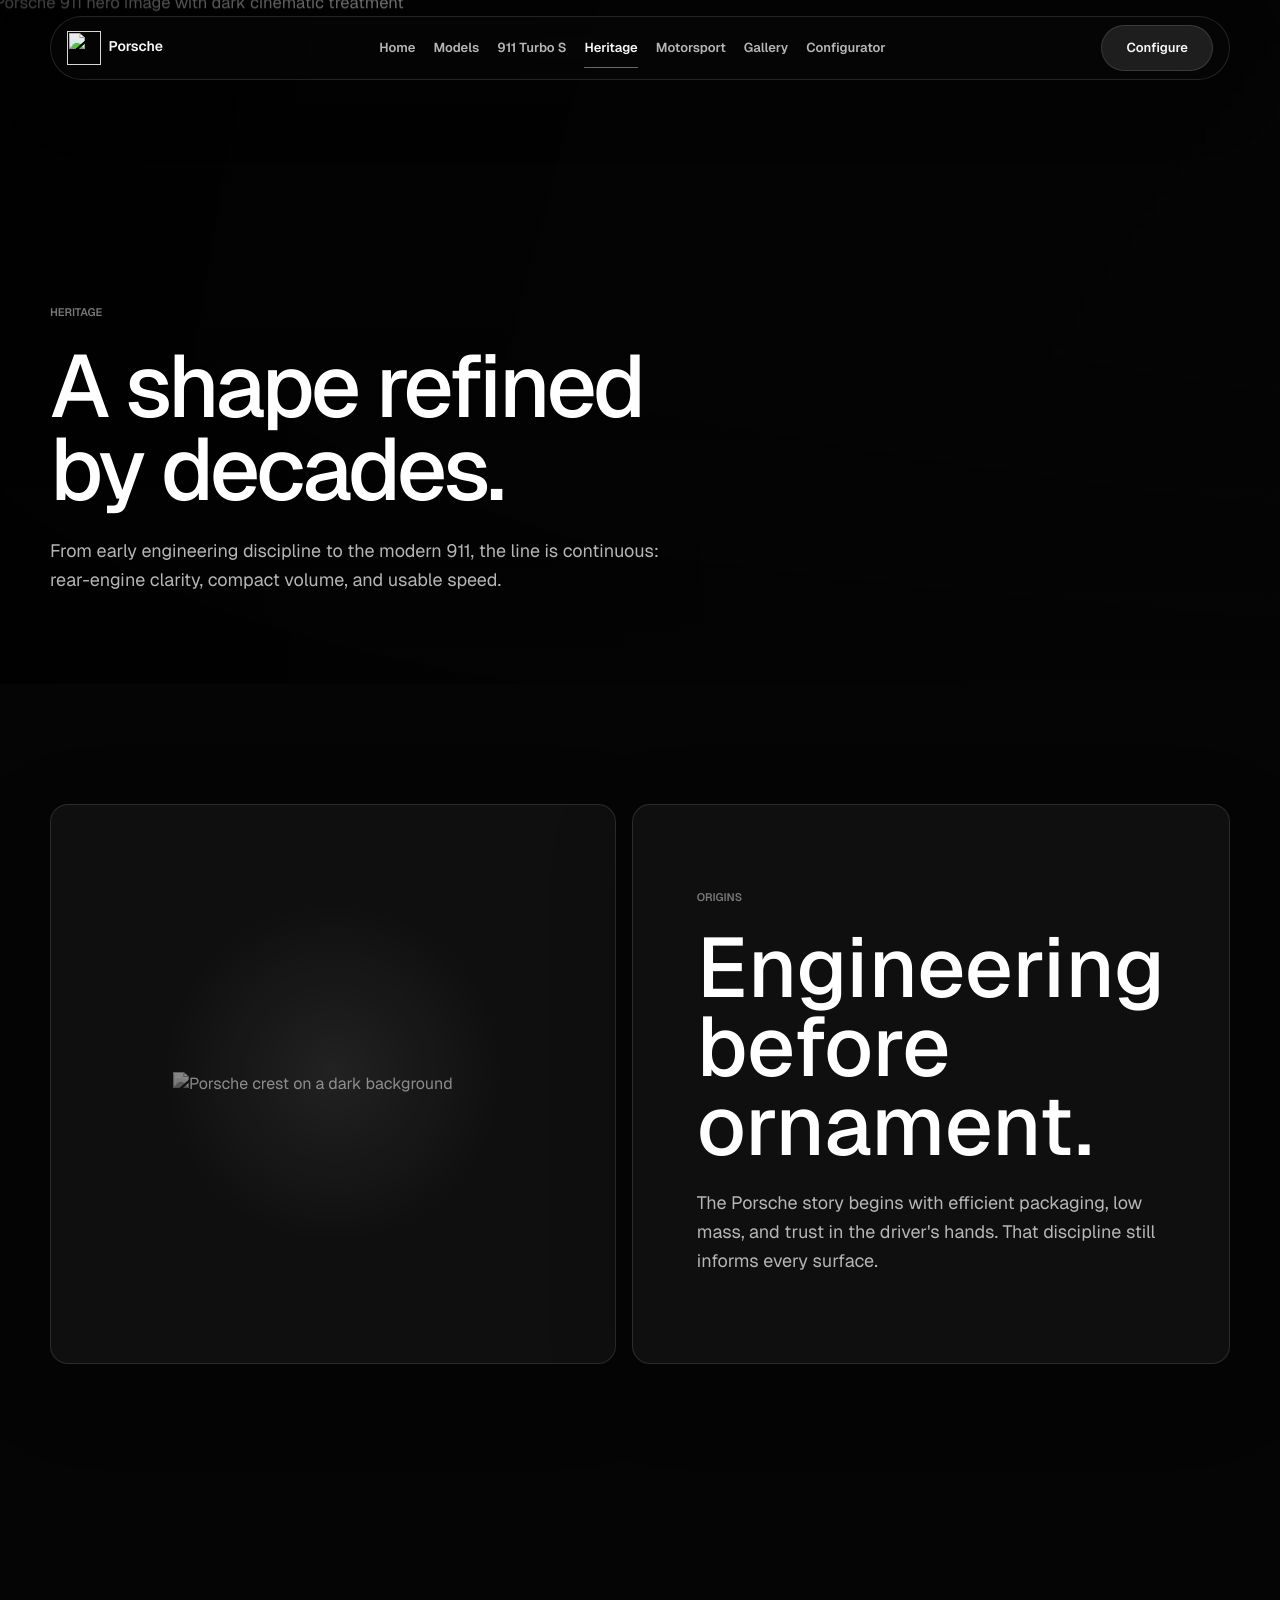
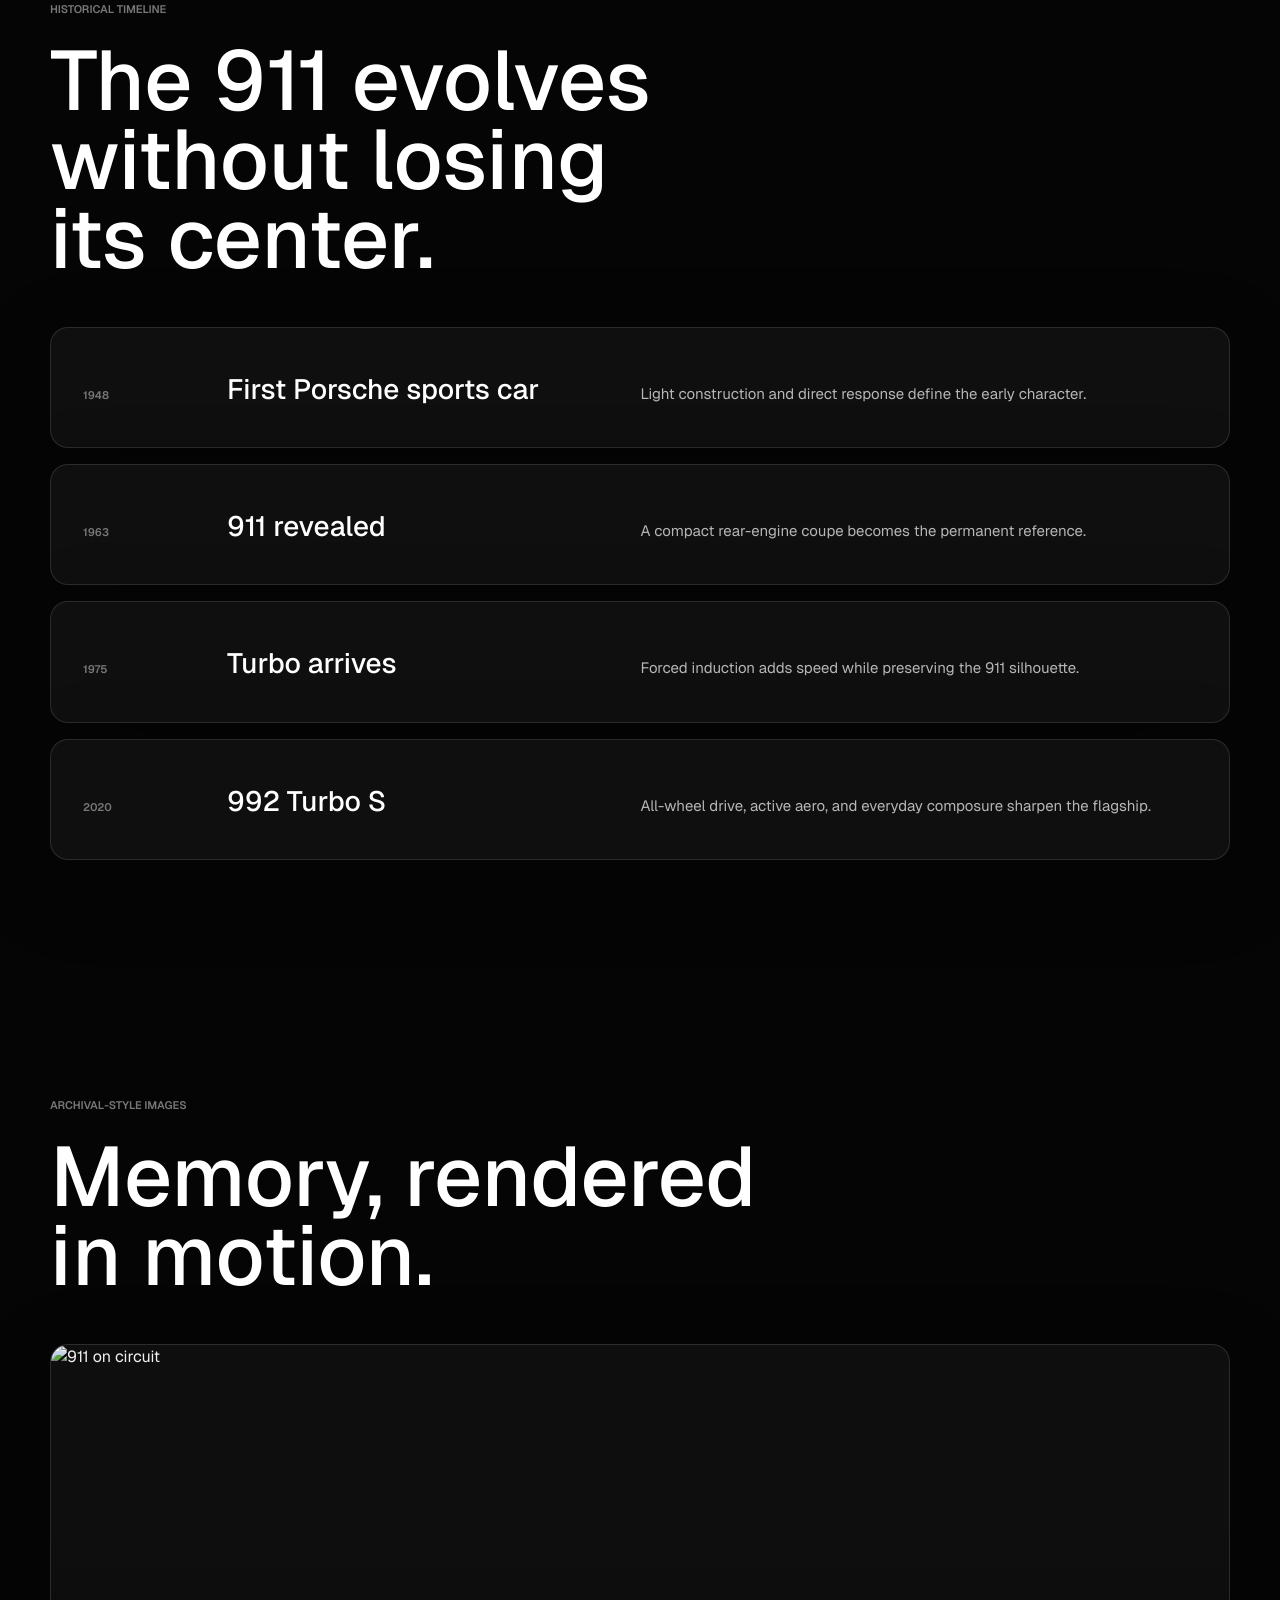
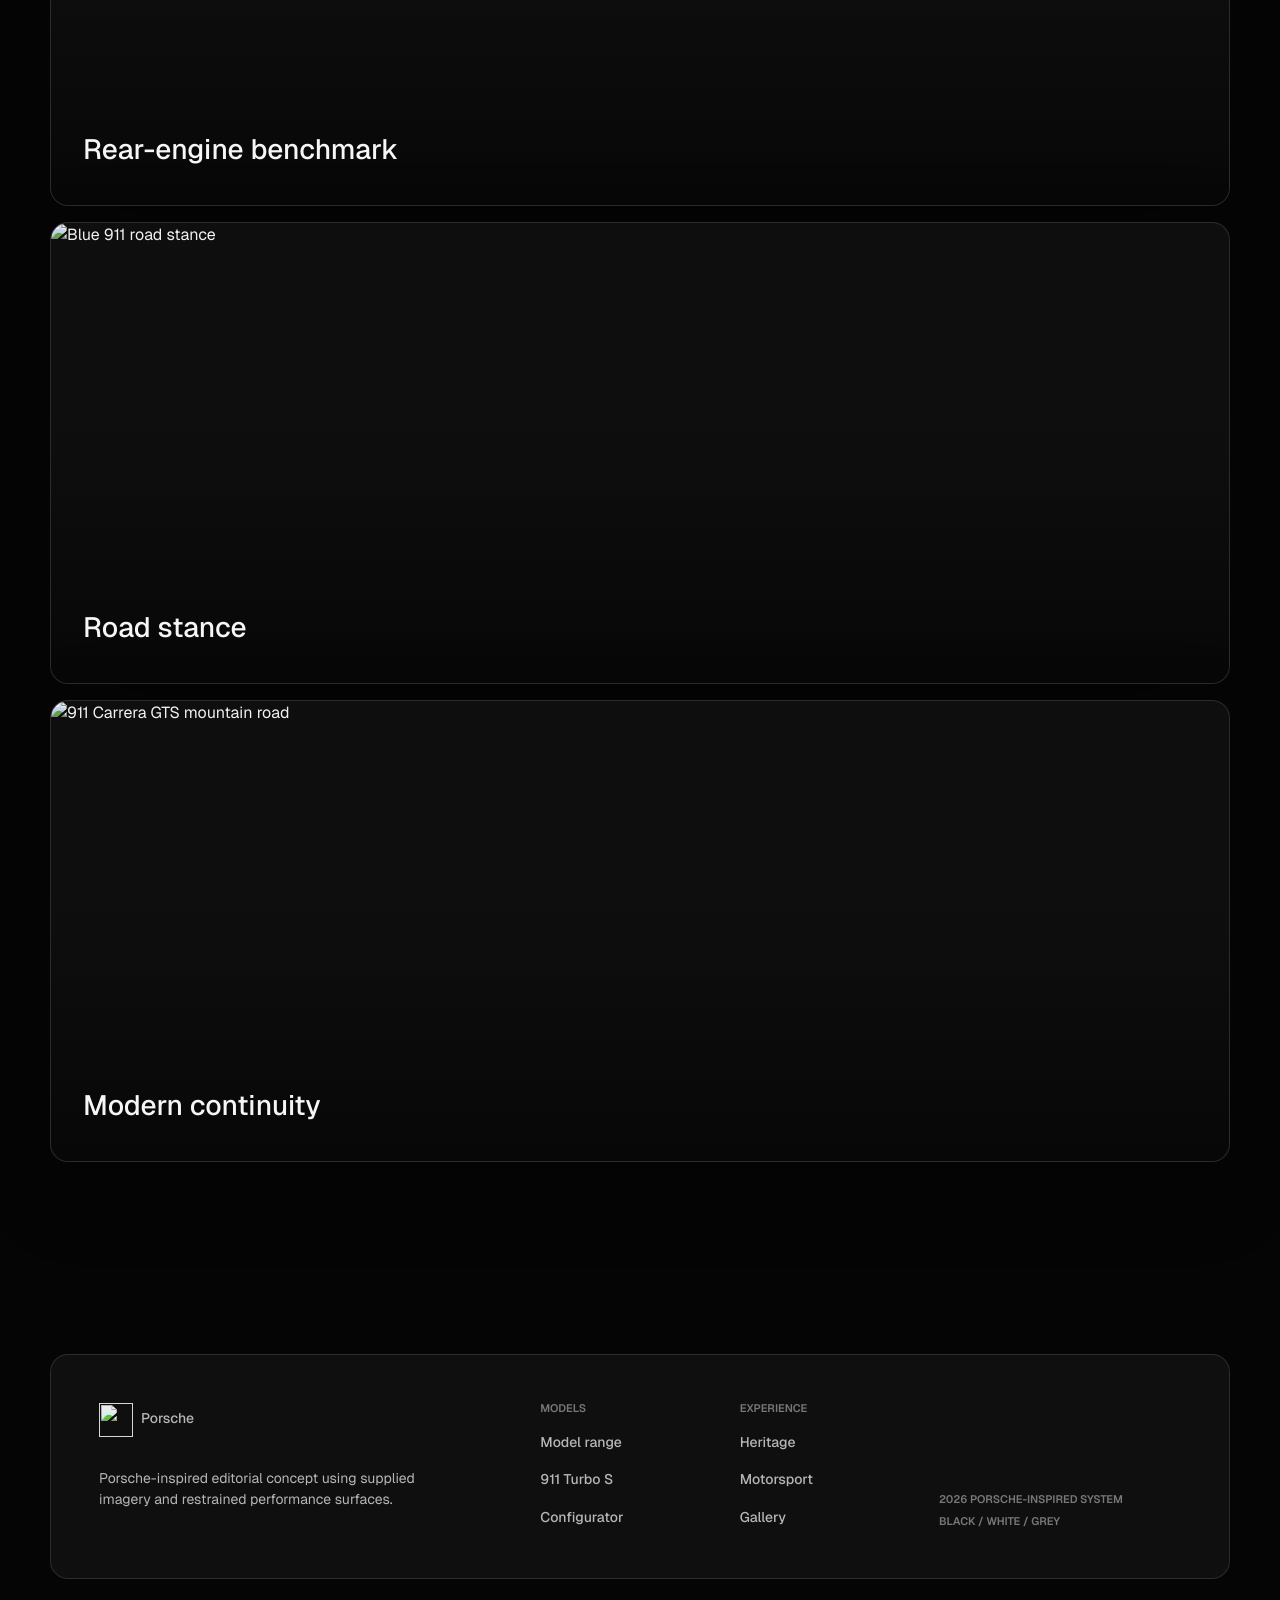
==== heritage.html @ e0f3c2e8 "Add files via upload Initial website upload" ====
<!doctype html>
<html lang="en">
  <head>
    <meta charset="UTF-8" />
    <meta name="viewport" content="width=device-width, initial-scale=1.0" />
    <title>Heritage | Porsche Performance Concept</title>
    <meta name="description" content="A premium Porsche-inspired heritage storytelling page." />
    <script>document.documentElement.classList.add("js", "is-loading");</script>
    <link rel="icon" type="image/png" href="assets/porsche-crest.png" />
    <link rel="preconnect" href="https://fonts.googleapis.com" />
    <link rel="preconnect" href="https://fonts.gstatic.com" crossorigin />
    <link href="https://fonts.googleapis.com/css2?family=Geist:wght@400;500;600;700&family=Inter:wght@400;500;600;700&display=swap" rel="stylesheet" />
    <link rel="stylesheet" href="styles.css" />
  </head>
  <body>
    <a class="skip-link" href="#main">Skip to content</a>
    <header class="site-header" data-header>
      <a class="brand" href="index.html" aria-label="Porsche concept home"><img class="brand-mark" src="assets/porsche-crest.png" alt="" aria-hidden="true" decoding="async" /><span>Porsche</span></a>
      <button class="nav-toggle" type="button" aria-expanded="false" aria-controls="site-nav" aria-label="Open menu"><span></span><span></span><span class="sr-only">Menu</span></button>
      <nav class="site-nav" id="site-nav" aria-label="Primary navigation">
        <a href="index.html">Home</a><a href="models.html">Models</a><a href="911-turbo-s.html">911 Turbo S</a><a href="heritage.html" aria-current="page">Heritage</a><a href="motorsport.html">Motorsport</a><a href="gallery.html">Gallery</a><a href="configurator.html">Configurator</a>
      </nav>
      <a class="nav-cta" href="configurator.html">Configure</a>
    </header>

    <main id="main">
      <section class="page-hero compact-hero" aria-labelledby="heritage-title">
        <img src="assets/911-2-hero-desktop.png" alt="Porsche 911 hero image with dark cinematic treatment" />
        <div class="page-hero-shade" aria-hidden="true"></div>
        <div class="page-hero-content reveal">
          <p class="system-line">Heritage</p>
          <h1 id="heritage-title">A shape refined by decades.</h1>
          <p>From early engineering discipline to the modern 911, the line is continuous: rear-engine clarity, compact volume, and usable speed.</p>
        </div>
      </section>

      <section class="section split-feature" aria-labelledby="origins-title">
        <div class="feature-media archival reveal"><img src="assets/porsche-crest.png" alt="Porsche crest on a dark background" loading="lazy" decoding="async" /></div>
        <div class="feature-copy reveal">
          <p class="system-line">Origins</p>
          <h2 id="origins-title">Engineering before ornament.</h2>
          <p>The Porsche story begins with efficient packaging, low mass, and trust in the driver's hands. That discipline still informs every surface.</p>
        </div>
      </section>

      <section class="section timeline-section" aria-labelledby="history-title">
        <div class="section-head reveal">
          <p class="system-line">Historical timeline</p>
          <h2 id="history-title">The 911 evolves without losing its center.</h2>
        </div>
        <div class="timeline">
          <article class="timeline-item reveal"><span>1948</span><h3>First Porsche sports car</h3><p>Light construction and direct response define the early character.</p></article>
          <article class="timeline-item reveal"><span>1963</span><h3>911 revealed</h3><p>A compact rear-engine coupe becomes the permanent reference.</p></article>
          <article class="timeline-item reveal"><span>1975</span><h3>Turbo arrives</h3><p>Forced induction adds speed while preserving the 911 silhouette.</p></article>
          <article class="timeline-item reveal"><span>2020</span><h3>992 Turbo S</h3><p>All-wheel drive, active aero, and everyday composure sharpen the flagship.</p></article>
        </div>
      </section>

      <section class="section archival-grid" aria-labelledby="archive-title">
        <div class="section-head reveal">
          <p class="system-line">Archival-style images</p>
          <h2 id="archive-title">Memory, rendered in motion.</h2>
        </div>
        <figure class="archive-card reveal"><img src="assets/911.jfif" alt="911 on circuit" loading="lazy" decoding="async" /><figcaption>Rear-engine benchmark</figcaption></figure>
        <figure class="archive-card reveal"><img src="assets/911-1.jfif" alt="Blue 911 road stance" loading="lazy" decoding="async" /><figcaption>Road stance</figcaption></figure>
        <figure class="archive-card reveal"><img src="assets/carrera-gts-hero-desktop.jpg" alt="911 Carrera GTS mountain road" loading="lazy" decoding="async" /><figcaption>Modern continuity</figcaption></figure>
      </section>
    </main>

    <footer class="site-footer">
      <div><a class="brand" href="index.html"><img class="brand-mark" src="assets/porsche-crest.png" alt="" aria-hidden="true" /><span>Porsche</span></a><p>Porsche-inspired editorial concept using supplied imagery and restrained performance surfaces.</p></div>
      <nav aria-label="Footer models"><h2>Models</h2><a href="models.html">Model range</a><a href="911-turbo-s.html">911 Turbo S</a><a href="configurator.html">Configurator</a></nav>
      <nav aria-label="Footer experience"><h2>Experience</h2><a href="heritage.html">Heritage</a><a href="motorsport.html">Motorsport</a><a href="gallery.html">Gallery</a></nav>
      <div class="footer-meta"><span>2026 Porsche-inspired system</span><span>Black / White / Grey</span></div>
    </footer>
    <script src="script.js"></script>
  </body>
</html>
---- styles.css ----
:root {
  --bg: #050505;
  --surface: #0f0f0f;
  --surface-2: #181818;
  --line: rgba(255, 255, 255, 0.12);
  --line-strong: rgba(255, 255, 255, 0.2);
  --text: #f6f6f6;
  --muted: #b6b6b6;
  --dim: #777777;
  --radius: 18px;
  --radius-sm: 12px;
  --max: 1180px;
  --ease: cubic-bezier(0.16, 1, 0.3, 1);
  --ease-soft: cubic-bezier(0.2, 0.8, 0.2, 1);
  --motion-fast: 220ms;
  --motion-medium: 420ms;
  --motion-slow: 760ms;
  --shadow-card: 0 24px 80px rgba(0, 0, 0, 0.25);
  --shadow-card-hover: 0 32px 92px rgba(0, 0, 0, 0.32);
  --font-display: Geist, Inter, ui-sans-serif, system-ui, -apple-system, BlinkMacSystemFont, "Segoe UI", sans-serif;
  --font-body: Geist, Inter, ui-sans-serif, system-ui, -apple-system, BlinkMacSystemFont, "Segoe UI", sans-serif;
}

* {
  box-sizing: border-box;
}

html {
  scroll-behavior: smooth;
  scroll-padding-top: 96px;
}

html.is-loading {
  overflow: hidden;
}

/* Premium boot screen: CSS-only so it appears before JavaScript finishes loading. */
html.is-loading::before,
html.is-loading::after {
  position: fixed;
  left: 50%;
  z-index: 1000;
  pointer-events: none;
  transform: translateX(-50%);
  transition:
    opacity 520ms var(--ease),
    transform 520ms var(--ease);
}

html.is-loading::before {
  inset: 0;
  left: 0;
  display: grid;
  place-items: center;
  content: "Porsche";
  background:
    radial-gradient(circle at 50% 44%, rgba(255, 255, 255, 0.065), transparent 28%),
    #050505;
  color: rgba(255, 255, 255, 0.92);
  font-family: var(--font-display);
  font-size: clamp(18px, 2vw, 28px);
  font-weight: 500;
  letter-spacing: 0.02em;
  text-transform: none;
  transform: none;
}

html.is-loading::after {
  top: calc(50% + 42px);
  width: min(184px, 42vw);
  height: 1px;
  content: "";
  background: linear-gradient(90deg, transparent, rgba(255, 255, 255, 0.84), transparent);
  animation: loader-sweep 1180ms var(--ease) infinite;
}

html.is-loading.is-loaded::before,
html.is-loading.is-loaded::after {
  opacity: 0;
}

@keyframes loader-sweep {
  0% {
    transform: translateX(-50%) scaleX(0.18);
    opacity: 0.2;
  }

  45% {
    opacity: 1;
  }

  100% {
    transform: translateX(-50%) scaleX(1);
    opacity: 0.18;
  }
}

body {
  margin: 0;
  background: var(--bg);
  color: var(--text);
  font-family: var(--font-body);
  font-size: 16px;
  font-weight: 400;
  line-height: 1.55;
  letter-spacing: 0;
  text-rendering: geometricPrecision;
  -webkit-font-smoothing: antialiased;
  -moz-osx-font-smoothing: grayscale;
}

/* Shared page transition shell. */
.js body {
  opacity: 0;
  transform: translateY(10px);
  filter: blur(4px);
  transition:
    opacity 480ms var(--ease),
    transform 480ms var(--ease),
    filter 480ms var(--ease);
}

.js.page-ready body {
  opacity: 1;
  transform: translateY(0);
  filter: blur(0);
}

.js.page-leaving body {
  opacity: 0;
  transform: translateY(8px);
  filter: blur(4px);
}

body.nav-open,
body.lightbox-open {
  overflow: hidden;
}

img {
  display: block;
  width: 100%;
  max-width: 100%;
}

a {
  color: inherit;
  text-decoration: none;
}

button {
  font: inherit;
}

:focus-visible {
  outline: 2px solid rgba(255, 255, 255, 0.64);
  outline-offset: 5px;
}

.skip-link {
  position: fixed;
  top: 18px;
  left: 18px;
  z-index: 120;
  padding: 12px 16px;
  border: 1px solid var(--line-strong);
  border-radius: 999px;
  background: #ffffff;
  color: #050505;
  font-size: 13px;
  font-weight: 700;
  opacity: 0;
  transform: translateY(-18px);
  transition:
    opacity var(--motion-fast) var(--ease),
    transform var(--motion-fast) var(--ease);
}

.skip-link:focus {
  opacity: 1;
  transform: translateY(0);
}

.sr-only {
  position: absolute;
  width: 1px;
  height: 1px;
  padding: 0;
  margin: -1px;
  overflow: hidden;
  clip: rect(0, 0, 0, 0);
  white-space: nowrap;
  border: 0;
}

.site-header {
  position: fixed;
  top: 16px;
  left: 50%;
  z-index: 50;
  display: grid;
  grid-template-columns: auto 1fr auto;
  align-items: center;
  width: min(calc(100% - 40px), var(--max));
  min-height: 64px;
  padding: 0 16px;
  border: 1px solid var(--line);
  border-radius: 999px;
  background: rgba(8, 8, 8, 0.52);
  box-shadow: 0 18px 64px rgba(0, 0, 0, 0.22);
  backdrop-filter: blur(22px) saturate(120%);
  transform: translateX(-50%);
  transition:
    background 320ms var(--ease),
    border-color 320ms var(--ease),
    box-shadow 320ms var(--ease),
    transform 420ms var(--ease);
}

.site-header.is-scrolled {
  background: rgba(8, 8, 8, 0.88);
  border-color: var(--line-strong);
  box-shadow: 0 20px 70px rgba(0, 0, 0, 0.34);
}

.site-header.is-hidden {
  transform: translate(-50%, -96px);
}

.brand {
  display: inline-flex;
  align-items: center;
  gap: 8px;
  color: var(--text);
  font-size: 14px;
  font-weight: 600;
  letter-spacing: 0;
}

.brand-mark {
  width: 34px;
  height: 34px;
  object-fit: contain;
  object-position: center;
  opacity: 0.92;
  filter: brightness(1.16) contrast(1.1);
  flex: 0 0 auto;
}

.site-nav {
  display: flex;
  justify-content: center;
  gap: 18px;
}

.site-nav a,
.nav-cta,
.button {
  border-radius: 999px;
  font-size: 13px;
  font-weight: 600;
  letter-spacing: 0;
}

.site-nav a {
  position: relative;
  color: var(--muted);
  transition: color var(--motion-fast) var(--ease);
}

.site-nav a::after {
  position: absolute;
  left: 0;
  right: 0;
  bottom: -10px;
  height: 1px;
  content: "";
  background: currentColor;
  opacity: 0;
  transform: scaleX(0.35);
  transition:
    opacity var(--motion-fast) var(--ease),
    transform var(--motion-fast) var(--ease);
}

.site-nav a:hover,
.site-nav a:focus-visible,
.site-nav a[aria-current="page"] {
  color: var(--text);
}

.site-nav a:hover::after,
.site-nav a:focus-visible::after,
.site-nav a[aria-current="page"]::after {
  opacity: 0.42;
  transform: scaleX(1);
}

.nav-cta {
  position: relative;
  overflow: hidden;
  padding: 12px 24px;
  border: 1px solid var(--line);
  background: rgba(255, 255, 255, 0.1);
  transition:
    background var(--motion-fast) var(--ease),
    border-color var(--motion-fast) var(--ease),
    transform var(--motion-fast) var(--ease),
    color var(--motion-fast) var(--ease),
    box-shadow var(--motion-fast) var(--ease);
}

.nav-cta::after {
  position: absolute;
  inset: 0;
  content: "";
  background: linear-gradient(105deg, transparent 20%, rgba(255, 255, 255, 0.24), transparent 76%);
  opacity: 0;
  transform: translateX(-80%);
  transition:
    opacity 360ms var(--ease),
    transform 640ms var(--ease);
  pointer-events: none;
}

.nav-cta:hover,
.nav-cta:focus-visible {
  background: #ffffff;
  border-color: #ffffff;
  color: #050505;
  transform: translateY(-1px);
  box-shadow: 0 18px 44px rgba(255, 255, 255, 0.12);
}

.nav-cta:hover::after,
.nav-cta:focus-visible::after {
  opacity: 1;
  transform: translateX(80%);
}

.nav-toggle {
  display: none;
  width: 48px;
  height: 48px;
  place-items: center;
  border: 1px solid var(--line);
  border-radius: 50%;
  background: rgba(255, 255, 255, 0.08);
  color: var(--text);
  cursor: pointer;
  transition:
    background 240ms var(--ease),
    border-color 240ms var(--ease),
    box-shadow 240ms var(--ease);
}

.nav-toggle:hover,
.nav-toggle:focus-visible {
  border-color: rgba(255, 255, 255, 0.34);
  background: rgba(255, 255, 255, 0.12);
  box-shadow:
    inset 0 1px 0 rgba(255, 255, 255, 0.12),
    0 16px 38px rgba(0, 0, 0, 0.24);
}

.nav-toggle span:not(.sr-only) {
  display: block;
  width: 18px;
  height: 1px;
  background: currentColor;
  transition:
    transform 200ms var(--ease),
    opacity 200ms var(--ease);
}

.nav-toggle span:not(.sr-only) + span:not(.sr-only) {
  margin-top: 5px;
}

.nav-toggle[aria-expanded="true"] span:first-child {
  transform: translateY(3px) rotate(45deg);
}

.nav-toggle[aria-expanded="true"] span:nth-child(2) {
  transform: translateY(-3px) rotate(-45deg);
}

.hero {
  position: relative;
  min-height: 100vh;
  min-height: 100svh;
  overflow: hidden;
  isolation: isolate;
  background: #050505;
}

.hero-video {
  position: absolute;
  inset: 0;
  z-index: -4;
  width: 100%;
  height: 100%;
  object-fit: cover;
  object-position: 58% center;
  opacity: 0;
  transform: translate3d(0, var(--parallax-y, 0px), 0) scale(1.03);
  transition: opacity 900ms var(--ease);
  backface-visibility: hidden;
  will-change: transform, opacity;
}

.hero-video.is-ready {
  opacity: 1;
}

.hero-video.is-ready ~ picture .hero-media {
  opacity: 0;
}

.hero-media {
  position: absolute;
  inset: 0;
  z-index: -3;
  height: 100%;
  object-fit: cover;
  object-position: 58% center;
  opacity: 1;
  transform: translate3d(0, var(--parallax-y, var(--hero-y, 0px)), 0) scale(1.025);
  transition: opacity 900ms var(--ease);
  backface-visibility: hidden;
  will-change: transform;
}

.hero-shade {
  position: absolute;
  inset: 0;
  z-index: -2;
  background:
    linear-gradient(90deg, rgba(0, 0, 0, 0.5) 0%, rgba(0, 0, 0, 0.36) 30%, rgba(0, 0, 0, 0.14) 58%, rgba(0, 0, 0, 0) 100%),
    linear-gradient(0deg, rgba(5, 5, 5, 0.38) 0%, rgba(5, 5, 5, 0.04) 44%, rgba(5, 5, 5, 0.08) 100%);
}

.hero-content {
  width: min(calc(100% - 40px), var(--max));
  margin: 0 auto;
  padding-top: calc(28vh + 24px);
}

.system-line,
.card-kicker,
.spec-card span,
.footer-meta,
.site-footer h2 {
  margin: 0;
  color: var(--dim);
  font-size: 11px;
  font-weight: 600;
  line-height: 1.25;
  text-transform: uppercase;
  letter-spacing: 0;
}

.hero h1,
.section h2 {
  margin: 0;
  max-width: 900px;
  font-family: var(--font-display);
  color: #ffffff;
  font-size: 84px;
  font-weight: 500;
  line-height: 0.94;
  letter-spacing: 0;
  text-wrap: balance;
}

.hero h1 {
  margin-top: 24px;
}

.hero-copy {
  max-width: 620px;
  margin: 28px 0 0;
  color: var(--muted);
  font-size: 18px;
  font-weight: 400;
  line-height: 1.6;
}

.hero-actions {
  display: flex;
  flex-wrap: wrap;
  gap: 16px;
  margin-top: 36px;
}

.button {
  position: relative;
  display: inline-flex;
  align-items: center;
  justify-content: center;
  min-height: 48px;
  overflow: hidden;
  padding: 0 24px;
  border: 1px solid transparent;
  isolation: isolate;
  transition:
    transform var(--motion-fast) var(--ease),
    background var(--motion-fast) var(--ease),
    border-color var(--motion-fast) var(--ease),
    color var(--motion-fast) var(--ease),
    box-shadow var(--motion-fast) var(--ease);
}

.button::after {
  position: absolute;
  inset: 0;
  z-index: -1;
  content: "";
  background: linear-gradient(105deg, transparent 16%, rgba(255, 255, 255, 0.18), transparent 78%);
  opacity: 0;
  transform: translateX(-90%);
  transition:
    opacity 360ms var(--ease),
    transform 680ms var(--ease);
  pointer-events: none;
}

.button:hover,
.button:focus-visible {
  transform: translateY(-2px) translateZ(0);
}

.button:hover::after,
.button:focus-visible::after {
  opacity: 1;
  transform: translateX(90%);
}

.button-primary {
  background: #ffffff;
  color: #050505;
}

.button-primary:hover,
.button-primary:focus-visible {
  background: #e8e8e8;
  box-shadow: 0 16px 42px rgba(255, 255, 255, 0.12);
}

.button-secondary {
  border-color: var(--line-strong);
  background: rgba(16, 16, 16, 0.7);
  color: #ffffff;
}

.button-secondary:hover,
.button-secondary:focus-visible {
  border-color: rgba(255, 255, 255, 0.36);
  background: rgba(255, 255, 255, 0.12);
}

.hero .button-secondary {
  border-color: rgba(255, 255, 255, 0.34);
  background: rgba(255, 255, 255, 0.08);
  color: #ffffff;
  box-shadow:
    inset 0 1px 0 rgba(255, 255, 255, 0.12),
    0 12px 32px rgba(0, 0, 0, 0.22);
  backdrop-filter: blur(14px) saturate(130%);
}

.hero .button-secondary:hover,
.hero .button-secondary:focus-visible {
  border-color: rgba(255, 255, 255, 0.48);
  background: rgba(255, 255, 255, 0.16);
  box-shadow:
    inset 0 1px 0 rgba(255, 255, 255, 0.18),
    0 16px 38px rgba(0, 0, 0, 0.28);
}

.hero-rail {
  position: absolute;
  right: max(24px, calc((100vw - var(--max)) / 2));
  bottom: 40px;
  display: grid;
  grid-template-columns: repeat(3, minmax(150px, 1fr));
  width: min(620px, calc(100% - 40px));
  overflow: hidden;
  border: 1px solid var(--line);
  border-radius: var(--radius);
  background: rgba(15, 15, 15, 0.74);
  box-shadow: var(--shadow-card);
  backdrop-filter: blur(18px) saturate(120%);
}

.hero-rail div {
  padding: 24px;
}

.hero-rail div + div {
  border-left: 1px solid var(--line);
}

.hero-rail span {
  display: block;
  margin-bottom: 8px;
  color: var(--dim);
  font-size: 11px;
  font-weight: 600;
}

.hero-rail strong {
  display: block;
  font-size: 14px;
  font-weight: 500;
  line-height: 1.35;
  letter-spacing: 0;
}

.section {
  width: min(calc(100% - 40px), var(--max));
  margin: 0 auto;
  padding: 120px 0;
}

.section-head {
  display: grid;
  gap: 24px;
  margin-bottom: 48px;
}

.section-head p:not(.system-line) {
  max-width: 660px;
  margin: 0;
  color: var(--muted);
  font-size: 18px;
  font-weight: 400;
  line-height: 1.6;
}

.model-grid {
  display: grid;
  grid-template-columns: repeat(3, 1fr);
  gap: 16px;
}

.model-card,
.spec-card,
.heritage-panel,
.gallery-item {
  border: 1px solid var(--line);
  border-radius: var(--radius);
  background: var(--surface);
  box-shadow: var(--shadow-card);
}

.model-card {
  min-width: 0;
  overflow: hidden;
  transition:
    transform var(--motion-medium) var(--ease),
    border-color var(--motion-medium) var(--ease),
    background var(--motion-medium) var(--ease),
    box-shadow var(--motion-medium) var(--ease);
  will-change: transform;
}

.model-card:hover {
  transform: translateY(-6px);
  border-color: rgba(255, 255, 255, 0.25);
  background: var(--surface-2);
  box-shadow: var(--shadow-card-hover);
}

.model-card img {
  height: 360px;
  object-fit: cover;
  object-position: center;
  border-bottom: 1px solid var(--line);
  filter: saturate(0.95) contrast(1.04);
  transition: transform 680ms var(--ease), filter 680ms var(--ease);
  backface-visibility: hidden;
}

.model-card:hover img {
  transform: scale(1.04);
  filter: saturate(1.02) contrast(1.05);
}

.card-body {
  padding: 32px;
}

.card-body h3 {
  margin: 16px 0 8px;
  font-family: var(--font-display);
  font-size: 28px;
  font-weight: 500;
  line-height: 1.04;
  letter-spacing: 0;
}

.card-body p {
  min-height: 72px;
  margin: 0;
  color: var(--muted);
  font-size: 15px;
  line-height: 1.55;
}

.card-body dl {
  display: grid;
  grid-template-columns: repeat(2, 1fr);
  gap: 16px;
  margin: 24px 0 0;
}

.card-body dl div {
  min-width: 0;
  padding-top: 16px;
  border-top: 1px solid var(--line);
}

.card-body dt {
  color: var(--dim);
  font-size: 11px;
  font-weight: 600;
  text-transform: uppercase;
}

.card-body dd {
  margin: 4px 0 0;
  color: var(--text);
  font-size: 15px;
  font-weight: 500;
}

.heritage {
  display: grid;
  grid-template-columns: 0.92fr 1.08fr;
  gap: 16px;
  align-items: stretch;
}

.heritage-copy {
  display: flex;
  min-height: 640px;
  flex-direction: column;
  justify-content: center;
  padding: 64px;
  border: 1px solid var(--line);
  border-radius: var(--radius);
  background: var(--surface);
}

.heritage-copy h2 {
  margin-top: 24px;
}

.heritage-copy p:not(.system-line) {
  max-width: 540px;
  margin: 24px 0 0;
  color: var(--muted);
  font-size: 18px;
  font-weight: 400;
  line-height: 1.6;
}

.heritage-panel {
  position: relative;
  min-height: 640px;
  overflow: hidden;
}

.heritage-panel::after {
  position: absolute;
  inset: 0;
  content: "";
  background: linear-gradient(0deg, rgba(5, 5, 5, 0.88) 0%, rgba(5, 5, 5, 0.06) 52%);
}

.heritage-panel img {
  height: 100%;
  object-fit: cover;
  object-position: center;
}

.heritage-panel img.turbo-reference {
  object-position: 42% center;
}

.heritage-stat {
  position: absolute;
  right: 32px;
  bottom: 32px;
  z-index: 2;
  width: min(320px, calc(100% - 64px));
  padding: 24px;
  border: 1px solid var(--line);
  border-radius: var(--radius-sm);
  background: rgba(15, 15, 15, 0.76);
  backdrop-filter: blur(18px);
}

.heritage-stat span {
  display: block;
  color: var(--muted);
  font-size: 13px;
  font-weight: 500;
  line-height: 1.4;
}

.heritage-stat strong {
  display: block;
  margin: 16px 0 12px;
  border-bottom: 1px solid var(--line);
  font-family: var(--font-display);
  color: #ffffff;
  font-size: clamp(42px, 3.4vw, 50px);
  font-weight: 500;
  line-height: 0.95;
  letter-spacing: -0.04em;
  white-space: nowrap;
}

.specs {
  padding-top: 72px;
}

.spec-grid {
  display: grid;
  grid-template-columns: repeat(4, 1fr);
  gap: 16px;
}

.spec-card {
  min-height: 240px;
  padding: 32px;
  transition:
    transform var(--motion-medium) var(--ease),
    border-color var(--motion-medium) var(--ease),
    background var(--motion-medium) var(--ease),
    box-shadow var(--motion-medium) var(--ease);
}

.spec-card:hover {
  transform: translateY(-6px);
  border-color: rgba(255, 255, 255, 0.25);
  background: var(--surface-2);
  box-shadow: var(--shadow-card-hover);
}

.spec-card strong {
  display: block;
  margin: 16px 0;
  padding-bottom: 16px;
  border-bottom: 1px solid var(--line);
  font-family: var(--font-display);
  color: #ffffff;
  font-size: 56px;
  font-weight: 500;
  line-height: 0.96;
  letter-spacing: 0;
}

.spec-card p {
  margin: 0;
  color: var(--muted);
  font-size: 14px;
  line-height: 1.55;
}

.gallery {
  padding-top: 72px;
}

.gallery-grid {
  display: grid;
  grid-template-columns: repeat(4, 1fr);
  grid-auto-rows: 264px;
  gap: 16px;
}

.gallery-item {
  position: relative;
  min-width: 0;
  overflow: hidden;
  margin: 0;
  transition:
    transform var(--motion-medium) var(--ease),
    border-color var(--motion-medium) var(--ease),
    box-shadow var(--motion-medium) var(--ease);
  will-change: transform;
}

.gallery-item:hover {
  transform: translateY(-6px);
  border-color: rgba(255, 255, 255, 0.28);
  box-shadow: var(--shadow-card-hover);
}

.gallery-item::after {
  position: absolute;
  inset: 0;
  content: "";
  background: linear-gradient(0deg, rgba(5, 5, 5, 0.78), rgba(5, 5, 5, 0.04) 58%);
  pointer-events: none;
}

.gallery-item img {
  height: 100%;
  object-fit: cover;
  transition: transform 720ms var(--ease), filter 720ms var(--ease);
  backface-visibility: hidden;
}

.gallery-item img.cayenne-gallery {
  object-position: 48% 56%;
}

.gallery-item:hover img {
  transform: scale(1.04);
}

.gallery-large {
  grid-column: span 2;
  grid-row: span 2;
}

.gallery-wide {
  grid-column: span 2;
}

.gallery-feature {
  grid-row: span 2;
}

.gallery-feature::after {
  background: linear-gradient(0deg, rgba(5, 5, 5, 0.58), rgba(5, 5, 5, 0.16) 42%, rgba(5, 5, 5, 0.02) 72%);
}

.gallery-feature img {
  object-position: center 56%;
  filter: brightness(1.08) contrast(1.05) saturate(1.04);
}

.gallery-item figcaption {
  position: absolute;
  left: 24px;
  bottom: 24px;
  z-index: 2;
  font-family: var(--font-display);
  color: #ffffff;
  font-size: 18px;
  font-weight: 600;
  line-height: 1.15;
  letter-spacing: 0;
  text-shadow: 0 2px 16px rgba(0, 0, 0, 0.65);
  pointer-events: none;
}

.site-footer {
  display: grid;
  grid-template-columns: 1.3fr 0.5fr 0.5fr 0.8fr;
  gap: 48px;
  width: min(calc(100% - 40px), var(--max));
  margin: 56px auto 40px;
  padding: 48px;
  border: 1px solid var(--line);
  border-radius: var(--radius);
  background: var(--surface);
}

.site-footer p {
  max-width: 360px;
  margin: 24px 0 0;
  color: var(--muted);
  font-size: 14px;
  line-height: 1.55;
}

.site-footer nav {
  display: grid;
  align-content: start;
  gap: 16px;
}

.site-footer h2 {
  font-size: 11px;
}

.site-footer a {
  color: var(--muted);
  font-size: 14px;
  font-weight: 500;
  transition: color 180ms var(--ease);
}

.site-footer a:hover,
.site-footer a:focus-visible {
  color: var(--text);
}

.footer-meta {
  display: grid;
  align-content: end;
  gap: 8px;
  color: var(--dim);
}

.section-actions {
  display: flex;
  margin-top: 32px;
}

.section-link {
  margin-top: 32px;
}

.page-hero {
  position: relative;
  display: grid;
  min-height: 100vh;
  min-height: 100svh;
  overflow: hidden;
  place-items: end start;
  isolation: isolate;
  background: var(--bg);
}

.page-hero.compact-hero {
  min-height: 76vh;
  min-height: 76svh;
}

.page-hero img {
  position: absolute;
  inset: 0;
  z-index: -3;
  height: 100%;
  object-fit: cover;
  object-position: center;
  transform: translate3d(0, var(--parallax-y, 0px), 0) scale(1.035);
  backface-visibility: hidden;
  will-change: transform;
}

.flagship-hero img {
  object-position: 42% center;
}

.motorsport-hero img {
  object-position: center 42%;
  filter: saturate(0.9) contrast(1.08);
}

.page-hero-shade {
  position: absolute;
  inset: 0;
  z-index: -2;
  background:
    linear-gradient(90deg, rgba(0, 0, 0, 0.7), rgba(0, 0, 0, 0.28) 48%, rgba(0, 0, 0, 0.06)),
    linear-gradient(0deg, rgba(5, 5, 5, 0.7), rgba(5, 5, 5, 0.08) 48%, rgba(5, 5, 5, 0.16));
}

.page-hero-content {
  width: min(calc(100% - 40px), var(--max));
  margin: 0 auto;
  padding: 180px 0 116px;
}

.page-hero-content h1 {
  max-width: 900px;
  margin: 24px 0 0;
  font-family: var(--font-display);
  color: #ffffff;
  font-size: 88px;
  font-weight: 500;
  line-height: 0.94;
  letter-spacing: -0.04em;
  text-wrap: balance;
}

.page-hero-content p:not(.system-line) {
  max-width: 620px;
  margin: 28px 0 0;
  color: var(--muted);
  font-size: 18px;
  line-height: 1.6;
}

.compact-hero .page-hero-content {
  padding-bottom: 88px;
}

.stats-rail {
  left: auto;
}

.lineup-grid {
  display: grid;
  grid-template-columns: repeat(3, 1fr);
  gap: 16px;
}

.lineup-grid .card-body {
  display: flex;
  min-height: 320px;
  flex-direction: column;
}

.lineup-grid .button {
  width: fit-content;
  margin-top: auto;
}

.featured-model {
  background: linear-gradient(180deg, rgba(255, 255, 255, 0.06), var(--surface));
}

.split-feature {
  display: grid;
  grid-template-columns: 1.08fr 0.92fr;
  gap: 16px;
  align-items: stretch;
}

.split-feature.reverse {
  grid-template-columns: 0.92fr 1.08fr;
}

.split-feature.reverse .feature-media {
  order: 2;
}

.feature-media,
.feature-copy,
.detail-card,
.timeline-item,
.archive-card,
.configurator-preview,
.configurator-panel,
.configurator-cta {
  border: 1px solid var(--line);
  border-radius: var(--radius);
  background: var(--surface);
  box-shadow: var(--shadow-card);
}

.feature-media {
  min-height: 560px;
  overflow: hidden;
}

.feature-media img {
  height: 100%;
  object-fit: cover;
  object-position: center;
  transition: transform 760ms var(--ease), filter 760ms var(--ease);
  backface-visibility: hidden;
}

.feature-media:hover img {
  transform: scale(1.04);
}

.feature-media.archival {
  display: grid;
  place-items: center;
  background:
    radial-gradient(circle at 50% 48%, rgba(255, 255, 255, 0.08), transparent 42%),
    var(--surface);
}

.feature-media.archival img {
  width: min(320px, 60%);
  height: auto;
  opacity: 0.5;
  filter: grayscale(1) contrast(1.2);
}

.feature-copy {
  display: flex;
  min-height: 560px;
  flex-direction: column;
  justify-content: center;
  padding: 64px;
}

.feature-copy h2,
.configurator-cta h2 {
  margin: 24px 0 0;
}

.feature-copy p:not(.system-line),
.configurator-cta p {
  max-width: 560px;
  margin: 24px 0 0;
  color: var(--muted);
  font-size: 18px;
  line-height: 1.6;
}

.feature-copy .button,
.configurator-cta .button {
  width: fit-content;
  margin-top: 32px;
}

.feature-band {
  padding-top: 72px;
}

.detail-grid {
  display: grid;
  grid-template-columns: repeat(3, 1fr);
  gap: 16px;
}

.detail-card,
.timeline-item {
  padding: 32px;
}

.detail-card span,
.timeline-item span {
  color: var(--dim);
  font-size: 11px;
  font-weight: 600;
  text-transform: uppercase;
}

.detail-card strong,
.timeline-item h3 {
  display: block;
  margin: 16px 0 10px;
  font-family: var(--font-display);
  color: #ffffff;
  font-size: 28px;
  font-weight: 500;
  line-height: 1.05;
}

.detail-card p,
.timeline-item p {
  margin: 0;
  color: var(--muted);
  font-size: 15px;
  line-height: 1.55;
}

.timeline {
  display: grid;
  gap: 16px;
}

.timeline-item {
  display: grid;
  grid-template-columns: 120px 0.7fr 1fr;
  gap: 24px;
  align-items: baseline;
  transition:
    transform var(--motion-medium) var(--ease),
    border-color var(--motion-medium) var(--ease),
    background var(--motion-medium) var(--ease),
    box-shadow var(--motion-medium) var(--ease);
}

.timeline-item:hover {
  transform: translateX(6px);
  border-color: rgba(255, 255, 255, 0.24);
  background: var(--surface-2);
  box-shadow: var(--shadow-card);
}

.archive-card {
  position: relative;
  overflow: hidden;
  margin: 0 0 16px;
}

.archive-card img {
  height: 460px;
  object-fit: cover;
  filter: saturate(0.75) contrast(1.08);
}

.archive-card::after {
  position: absolute;
  inset: 0;
  content: "";
  background: linear-gradient(0deg, rgba(5, 5, 5, 0.78), rgba(5, 5, 5, 0.06) 60%);
}

.archive-card figcaption {
  position: absolute;
  left: 32px;
  bottom: 32px;
  z-index: 2;
  font-family: var(--font-display);
  font-size: 28px;
  font-weight: 500;
}

.configurator-cta {
  padding: 64px;
}

.gallery-toolbar {
  grid-template-columns: 1fr auto;
  align-items: end;
}

.filter-controls {
  display: flex;
  flex-wrap: wrap;
  gap: 8px;
  justify-content: flex-end;
}

.filter-button {
  min-height: 40px;
  padding: 0 16px;
  border: 1px solid var(--line);
  border-radius: 999px;
  background: rgba(255, 255, 255, 0.06);
  color: var(--muted);
  cursor: pointer;
  font-size: 13px;
  font-weight: 600;
  transition:
    background 220ms var(--ease),
    border-color 220ms var(--ease),
    color 220ms var(--ease);
}

.filter-button:hover,
.filter-button:focus-visible,
.filter-button.is-active {
  border-color: rgba(255, 255, 255, 0.34);
  background: #ffffff;
  color: #050505;
}

.gallery-item.is-filtered {
  display: none;
}

.lightbox-trigger {
  position: absolute;
  inset: 0;
  width: 100%;
  border: 0;
  padding: 0;
  background: transparent;
  color: inherit;
  cursor: zoom-in;
  text-align: left;
}

.lightbox-trigger:focus-visible {
  outline-offset: -6px;
}

.lightbox-trigger img {
  height: 100%;
}

.lightbox {
  position: fixed;
  inset: 0;
  z-index: 100;
  display: grid;
  place-items: center;
  padding: 64px;
  background: rgba(0, 0, 0, 0.88);
  backdrop-filter: blur(18px);
}

.lightbox[hidden] {
  display: none;
}

.lightbox img {
  max-height: min(74vh, 780px);
  width: min(100%, 1180px);
  object-fit: contain;
  border: 1px solid var(--line);
  border-radius: var(--radius);
  box-shadow: var(--shadow-card-hover);
}

.lightbox p {
  margin: 20px 0 0;
  color: var(--text);
  font-family: var(--font-display);
  font-size: 24px;
  font-weight: 500;
}

.lightbox-close {
  position: absolute;
  top: 24px;
  right: 24px;
  min-height: 44px;
  padding: 0 18px;
  border: 1px solid var(--line);
  border-radius: 999px;
  background: rgba(255, 255, 255, 0.1);
  color: var(--text);
  cursor: pointer;
}

.configurator-shell {
  display: grid;
  grid-template-columns: 1.15fr 0.85fr;
  gap: 16px;
  padding-top: 136px;
}

.configurator-preview,
.configurator-panel {
  min-width: 0;
  padding: 40px;
}

.configurator-preview h1 {
  margin: 24px 0 32px;
  font-family: var(--font-display);
  font-size: 64px;
  font-weight: 500;
  line-height: 0.96;
  letter-spacing: -0.04em;
}

.configurator-stage {
  position: relative;
  min-height: 560px;
  overflow: hidden;
  border: 1px solid var(--line);
  border-radius: var(--radius);
  background: #080808;
}

.configurator-stage img {
  height: 100%;
  object-fit: cover;
  object-position: 42% center;
  transition:
    opacity 280ms var(--ease),
    transform 520ms var(--ease),
    filter 280ms var(--ease);
}

.paint-wash {
  position: absolute;
  inset: 0;
  background: rgba(130, 136, 138, 0.18);
  mix-blend-mode: color;
  pointer-events: none;
  transition: background 260ms var(--ease);
}

.config-summary {
  position: absolute;
  left: 24px;
  right: 24px;
  bottom: 24px;
  display: flex;
  justify-content: space-between;
  gap: 16px;
  padding: 20px;
  border: 1px solid var(--line);
  border-radius: var(--radius-sm);
  background: rgba(15, 15, 15, 0.72);
  backdrop-filter: blur(16px);
}

.config-summary span,
.configuration-readout span {
  color: var(--muted);
  font-size: 13px;
  font-weight: 600;
}

.config-summary strong,
.configuration-readout strong {
  color: var(--text);
  font-size: 14px;
  font-weight: 600;
}

.configurator-panel {
  display: grid;
  gap: 18px;
}

.configurator-panel fieldset {
  display: grid;
  gap: 8px;
  margin: 0;
  padding: 0 0 18px;
  border: 0;
  border-bottom: 1px solid var(--line);
}

.configurator-panel legend {
  margin-bottom: 10px;
  color: var(--text);
  font-family: var(--font-display);
  font-size: 22px;
  font-weight: 500;
}

.configurator-panel label {
  display: flex;
  align-items: center;
  gap: 10px;
  min-height: 42px;
  padding: 0 12px;
  border: 1px solid transparent;
  border-radius: var(--radius-sm);
  color: var(--muted);
  cursor: pointer;
  transition:
    background 220ms var(--ease),
    border-color 220ms var(--ease),
    color 220ms var(--ease);
}

.configurator-panel label:hover,
.configurator-panel label:has(input:checked) {
  border-color: var(--line);
  background: rgba(255, 255, 255, 0.06);
  color: var(--text);
}

.configurator-panel input {
  accent-color: #ffffff;
}

.swatch {
  width: 18px;
  height: 18px;
  border: 1px solid var(--line-strong);
  border-radius: 50%;
}

.swatch.graphite { background: #686c6d; }
.swatch.white { background: #f1f1ed; }
.swatch.blue { background: #263f70; }
.swatch.red { background: #8c1014; }

.configuration-readout {
  display: grid;
  gap: 8px;
  padding: 20px;
  border: 1px solid var(--line);
  border-radius: var(--radius-sm);
  background: rgba(255, 255, 255, 0.05);
}

.js .reveal {
  opacity: 0;
  transform: translate3d(0, var(--reveal-y, 24px), 0);
  filter: blur(10px);
  transition:
    opacity var(--motion-slow) var(--ease),
    transform var(--motion-slow) var(--ease),
    filter var(--motion-slow) var(--ease);
  transition-delay: var(--reveal-delay, 0ms);
  will-change: opacity, transform, filter;
}

.js .reveal.is-visible {
  opacity: 1;
  transform: translateY(0);
  filter: blur(0);
  will-change: auto;
}

@media (prefers-reduced-motion: reduce) {
  html.is-loading::after {
    animation: none;
  }

  *,
  *::before,
  *::after {
    scroll-behavior: auto !important;
    transition-duration: 0.01ms !important;
    animation-duration: 0.01ms !important;
    animation-iteration-count: 1 !important;
  }
}

@media (max-width: 1100px) {
  .hero h1,
  .section h2,
  .page-hero-content h1 {
    font-size: 68px;
  }

  .hero-media {
    object-position: 58% center;
  }

  .model-grid,
  .spec-grid {
    grid-template-columns: repeat(2, 1fr);
  }

  .model-card img {
    height: 328px;
  }

  .heritage {
    grid-template-columns: 1fr;
  }

  .heritage-copy,
  .heritage-panel {
    min-height: 520px;
  }

  .gallery-grid {
    grid-template-columns: repeat(2, 1fr);
  }

  .lineup-grid,
  .detail-grid {
    grid-template-columns: repeat(2, 1fr);
  }

  .split-feature,
  .split-feature.reverse,
  .configurator-shell {
    grid-template-columns: 1fr;
  }

  .split-feature.reverse .feature-media {
    order: 0;
  }

  .gallery-toolbar {
    grid-template-columns: 1fr;
  }

  .filter-controls {
    justify-content: flex-start;
  }

  .page-hero-content {
    padding: 168px 0 96px;
  }

  .site-footer {
    grid-template-columns: 1fr 1fr;
  }
}

@media (max-width: 1100px) and (min-width: 821px) {
  .gallery-grid .gallery-item:nth-child(4) {
    grid-column: span 2;
  }

  .gallery-feature,
  .gallery-wide {
    grid-column: span 2;
  }
}

@media (max-width: 820px) {
  html {
    scroll-padding-top: 104px;
  }

  .site-header {
    top: 16px;
    width: min(calc(100% - 24px), var(--max));
    grid-template-columns: auto auto;
    justify-content: space-between;
    min-height: 64px;
    padding: 0 8px 0 16px;
  }

  .nav-toggle {
    display: grid;
  }

  .site-nav {
    position: fixed;
    z-index: 80;
    top: 88px;
    left: 16px;
    right: 16px;
    display: grid;
    justify-content: stretch;
    gap: 0;
    padding: 16px;
    border: 1px solid var(--line);
    border-radius: var(--radius);
    background: #0d0d0d;
    box-shadow: 0 28px 80px rgba(0, 0, 0, 0.45);
    opacity: 0;
    pointer-events: none;
    transform: translateY(-4px);
    transition:
      opacity 240ms var(--ease),
      transform 240ms var(--ease);
  }

  body.nav-open .site-nav {
    opacity: 1;
    pointer-events: auto;
    transform: translateY(0);
  }

  .site-nav a {
    display: block;
    padding: 16px 8px;
    border-bottom: 1px solid var(--line);
    border-radius: 0;
    color: var(--text);
    font-size: 22px;
    text-align: left;
  }

  .site-nav a:last-child {
    border-bottom: 0;
  }

  .site-nav a::after {
    display: none;
  }

  .nav-cta {
    display: none;
  }

  .hero {
    min-height: 1000px;
  }

  .hero-content {
    width: min(calc(100% - 32px), var(--max));
    padding-top: 208px;
  }

  .hero h1,
  .section h2,
  .page-hero-content h1 {
    font-size: 48px;
    line-height: 1;
  }

  .hero-copy,
  .section-head p:not(.system-line),
  .heritage-copy p:not(.system-line) {
    font-size: 16px;
  }

  .hero-rail {
    left: 16px;
    right: 16px;
    bottom: 24px;
    grid-template-columns: 1fr;
    width: auto;
  }

  .hero-rail div + div {
    border-top: 1px solid var(--line);
    border-left: 0;
  }

  .section {
    width: min(calc(100% - 32px), var(--max));
    padding: 80px 0;
  }

  .section-head {
    margin-bottom: 32px;
  }

  .model-grid,
  .spec-grid,
  .gallery-grid,
  .lineup-grid,
  .detail-grid {
    grid-template-columns: 1fr;
  }

  .page-hero.compact-hero {
    min-height: 680px;
  }

  .page-hero-content {
    width: min(calc(100% - 32px), var(--max));
    padding: 144px 0 72px;
  }

  .flagship-hero .page-hero-content {
    padding-bottom: 300px;
  }

  .page-hero-content p:not(.system-line),
  .feature-copy p:not(.system-line),
  .configurator-cta p {
    font-size: 16px;
  }

  .feature-media {
    min-height: 420px;
  }

  .feature-copy {
    min-height: auto;
    padding: 32px;
  }

  .detail-card,
  .timeline-item {
    padding: 28px;
  }

  .timeline-item {
    grid-template-columns: 1fr;
    gap: 8px;
  }

  .archive-card img {
    height: 340px;
  }

  .configurator-shell {
    padding-top: 112px;
  }

  .configurator-preview,
  .configurator-panel,
  .configurator-cta {
    padding: 32px;
  }

  .configurator-preview h1 {
    font-size: 48px;
    line-height: 1;
  }

  .configurator-stage {
    min-height: 460px;
  }

  .config-summary {
    display: grid;
  }

  .lightbox {
    padding: 24px;
  }

  .model-card img {
    height: 360px;
  }

  .card-body p {
    min-height: auto;
  }

  .heritage-copy {
    min-height: 0;
    padding: 32px;
  }

  .heritage-panel {
    min-height: 560px;
  }

  .spec-card {
    min-height: 200px;
  }

  .gallery-grid {
    grid-auto-rows: 336px;
  }

  .gallery-large,
  .gallery-wide {
    grid-column: span 1;
    grid-row: span 1;
  }

  .site-footer {
    width: min(calc(100% - 32px), var(--max));
    grid-template-columns: 1fr;
    gap: 32px;
    margin-top: 32px;
    padding: 32px;
  }

  .footer-meta {
    align-content: start;
  }
}

@media (max-width: 767px) {
  .hero {
    min-height: clamp(800px, 90vh, 860px);
    min-height: clamp(800px, 90svh, 860px);
  }

  .hero-video,
  .hero-media {
    object-fit: cover;
    object-position: 67% center;
    transform: translate3d(0, var(--hero-y, 0px), 0) scale(1.01);
  }

  .hero-shade {
    background:
      linear-gradient(180deg, rgba(5, 5, 5, 0.7) 0%, rgba(5, 5, 5, 0.42) 32%, rgba(5, 5, 5, 0.1) 56%, rgba(5, 5, 5, 0.5) 100%),
      linear-gradient(90deg, rgba(0, 0, 0, 0.48) 0%, rgba(0, 0, 0, 0.2) 60%, rgba(0, 0, 0, 0) 100%);
  }

  .hero-content {
    padding-top: clamp(96px, 13vh, 120px);
    padding-top: clamp(96px, 13svh, 120px);
  }

  .hero-rail {
    bottom: 32px;
  }

  .hero-rail div {
    padding: 18px 22px;
  }
}

@media (max-width: 520px) {
  .hero {
    min-height: clamp(800px, 90vh, 840px);
    min-height: clamp(800px, 90svh, 840px);
  }

  .hero h1,
  .section h2,
  .page-hero-content h1,
  .configurator-preview h1 {
    font-size: 40px;
  }

  .hero-actions {
    display: grid;
  }

  .button {
    width: 100%;
  }

  .model-card img {
    height: 304px;
  }

  .card-body,
  .spec-card,
  .heritage-copy {
    padding: 24px;
  }

  .heritage-panel {
    min-height: 460px;
  }

  .heritage-stat {
    right: 16px;
    bottom: 16px;
    width: calc(100% - 32px);
    padding: 24px;
  }

  .heritage-stat strong {
    font-size: 42px;
  }

  .spec-card strong {
    font-size: 48px;
  }

  .gallery-grid {
    grid-auto-rows: 304px;
  }

  .page-hero.compact-hero {
    min-height: 640px;
  }

  .page-hero-content {
    padding-top: 132px;
  }

  .feature-media {
    min-height: 360px;
  }

  .feature-copy,
  .detail-card,
  .timeline-item,
  .configurator-preview,
  .configurator-panel,
  .configurator-cta {
    padding: 24px;
  }

  .filter-controls {
    display: grid;
    grid-template-columns: repeat(2, minmax(0, 1fr));
    width: 100%;
  }

  .filter-button {
    width: 100%;
  }

  .configurator-stage {
    min-height: 380px;
  }

  .config-summary {
    left: 16px;
    right: 16px;
    bottom: 16px;
    padding: 16px;
  }

  .lightbox-close {
    top: 16px;
    right: 16px;
  }
}

@media (prefers-reduced-motion: reduce) {
  html.is-loading,
  html.is-loading.is-loaded {
    overflow: auto;
  }

  html.is-loading::before,
  html.is-loading::after {
    opacity: 0;
    animation: none;
  }

  .js body,
  .js.page-ready body,
  .js.page-leaving body {
    opacity: 1;
    transform: none;
    filter: none;
    transition: none;
  }

  .hero-video,
  .hero-media,
  .page-hero img {
    transform: none;
    will-change: auto;
  }

  .js .reveal {
    opacity: 1;
    transform: none;
    filter: none;
    transition: none;
  }
}
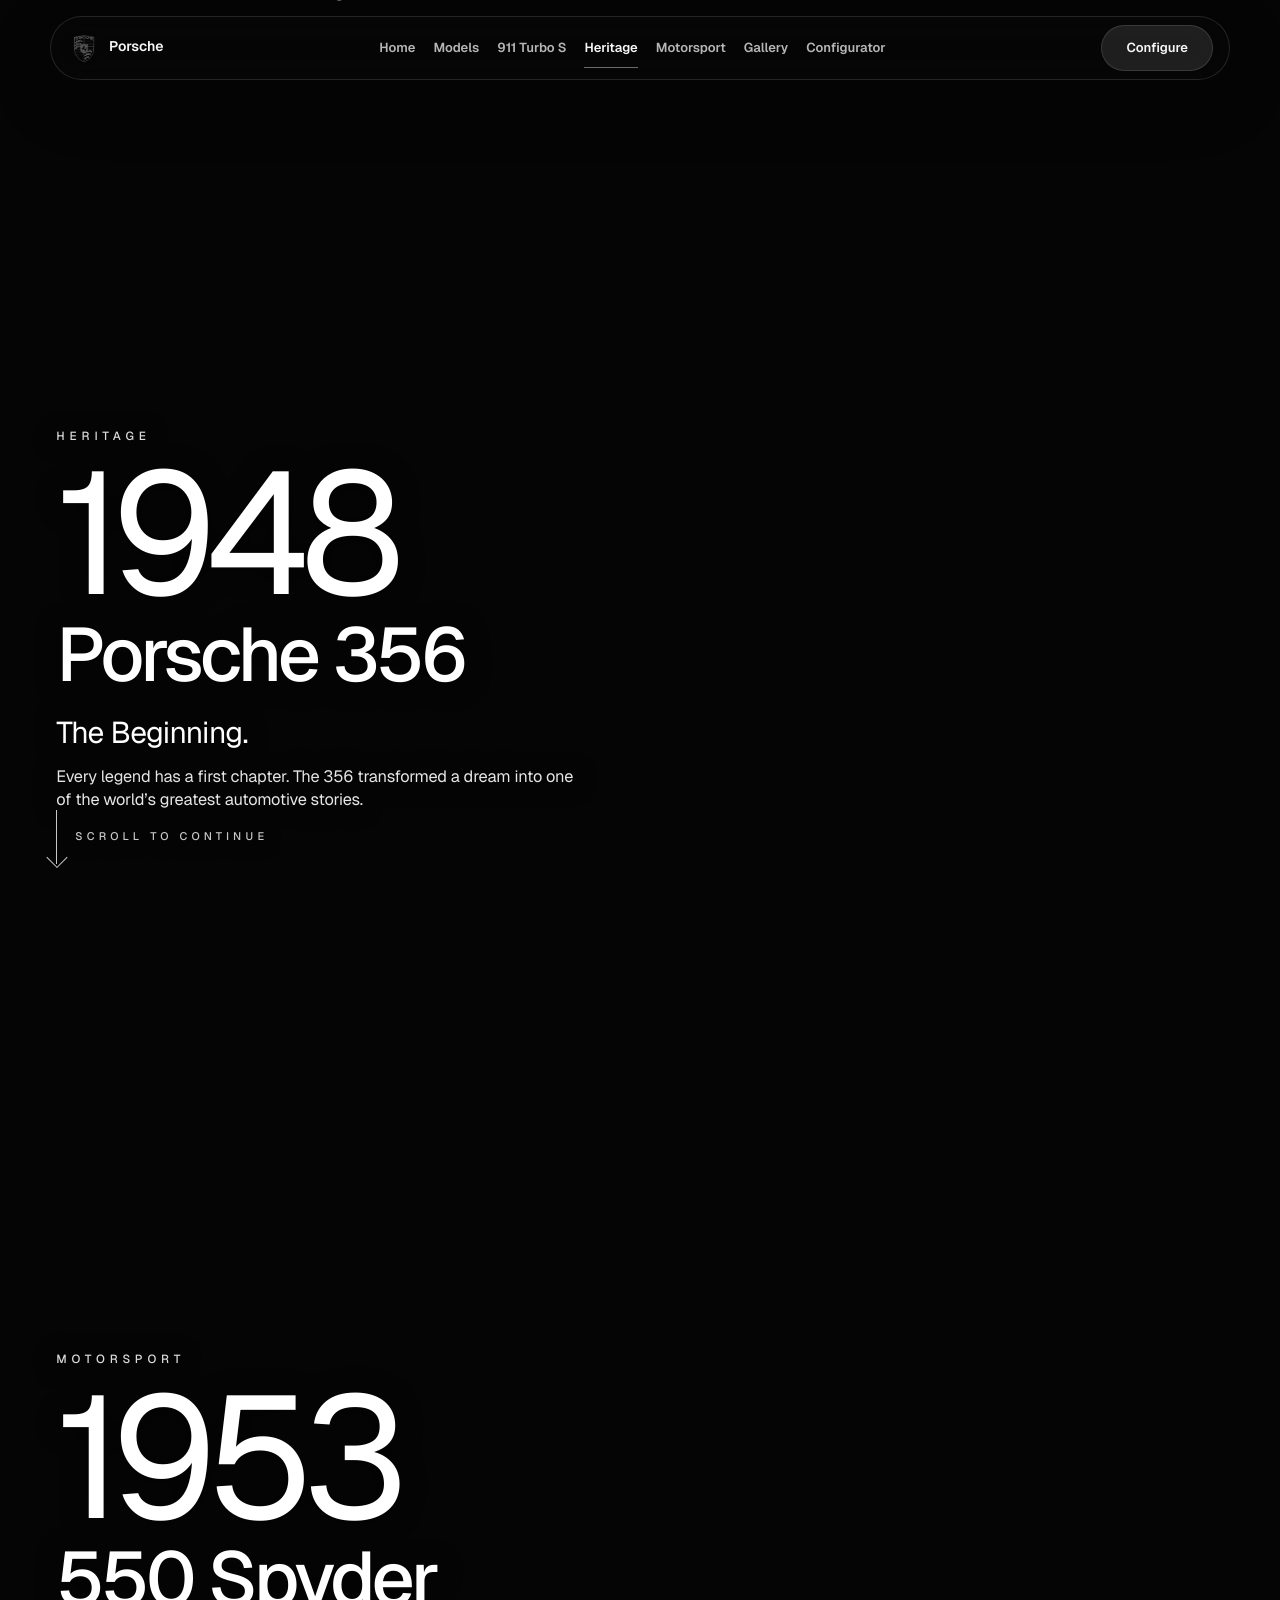
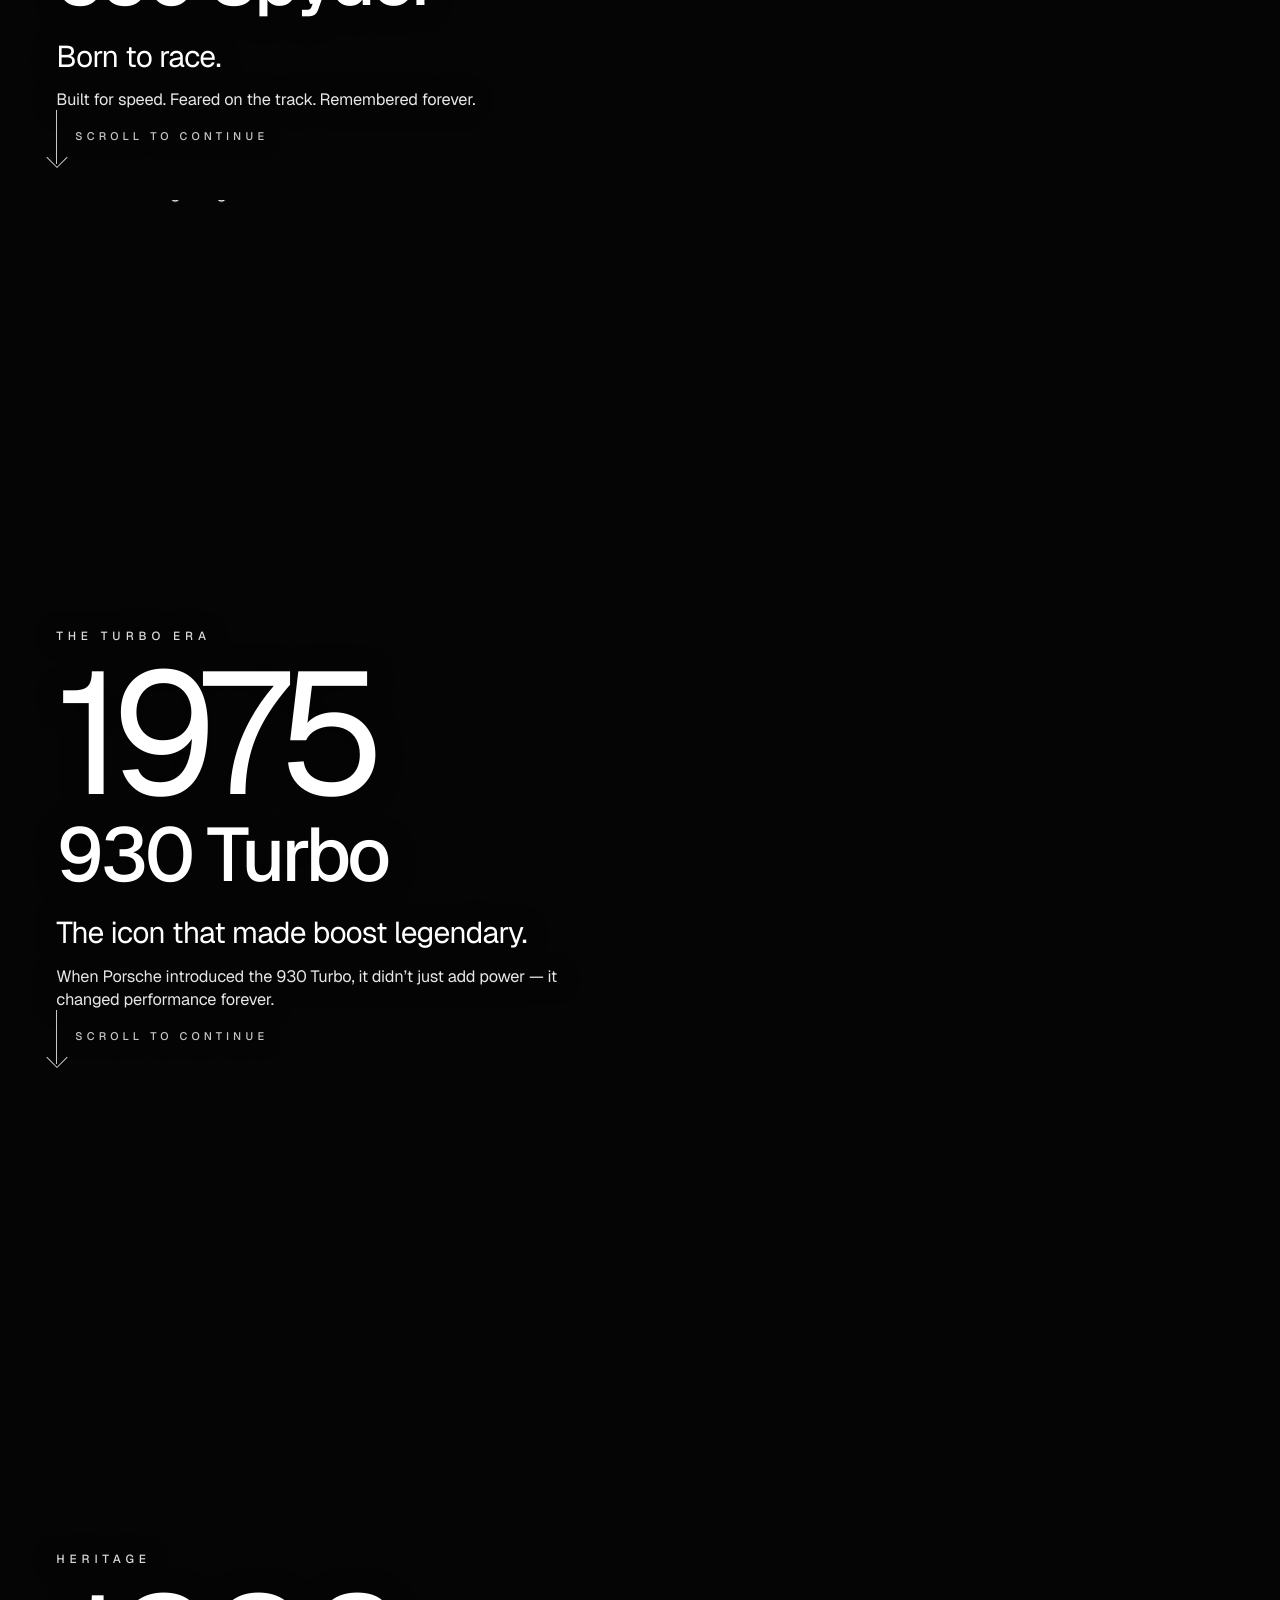
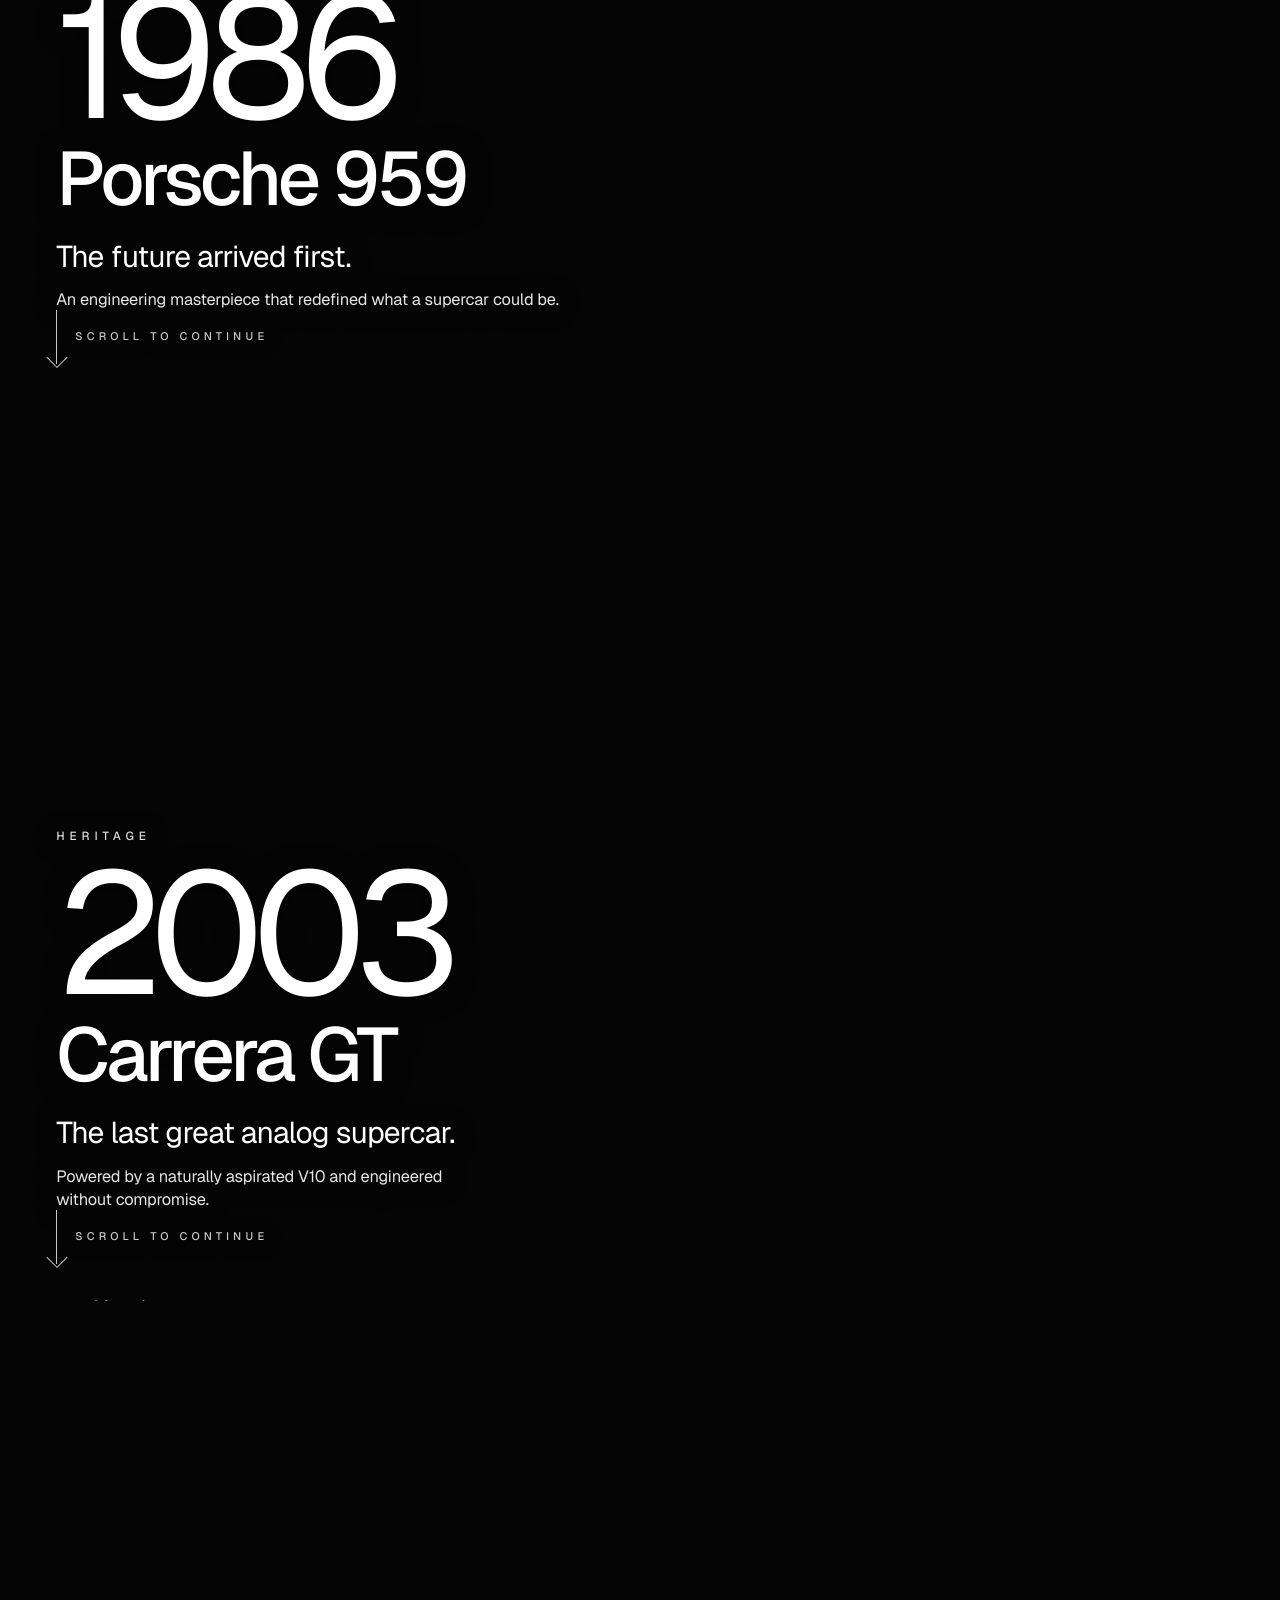
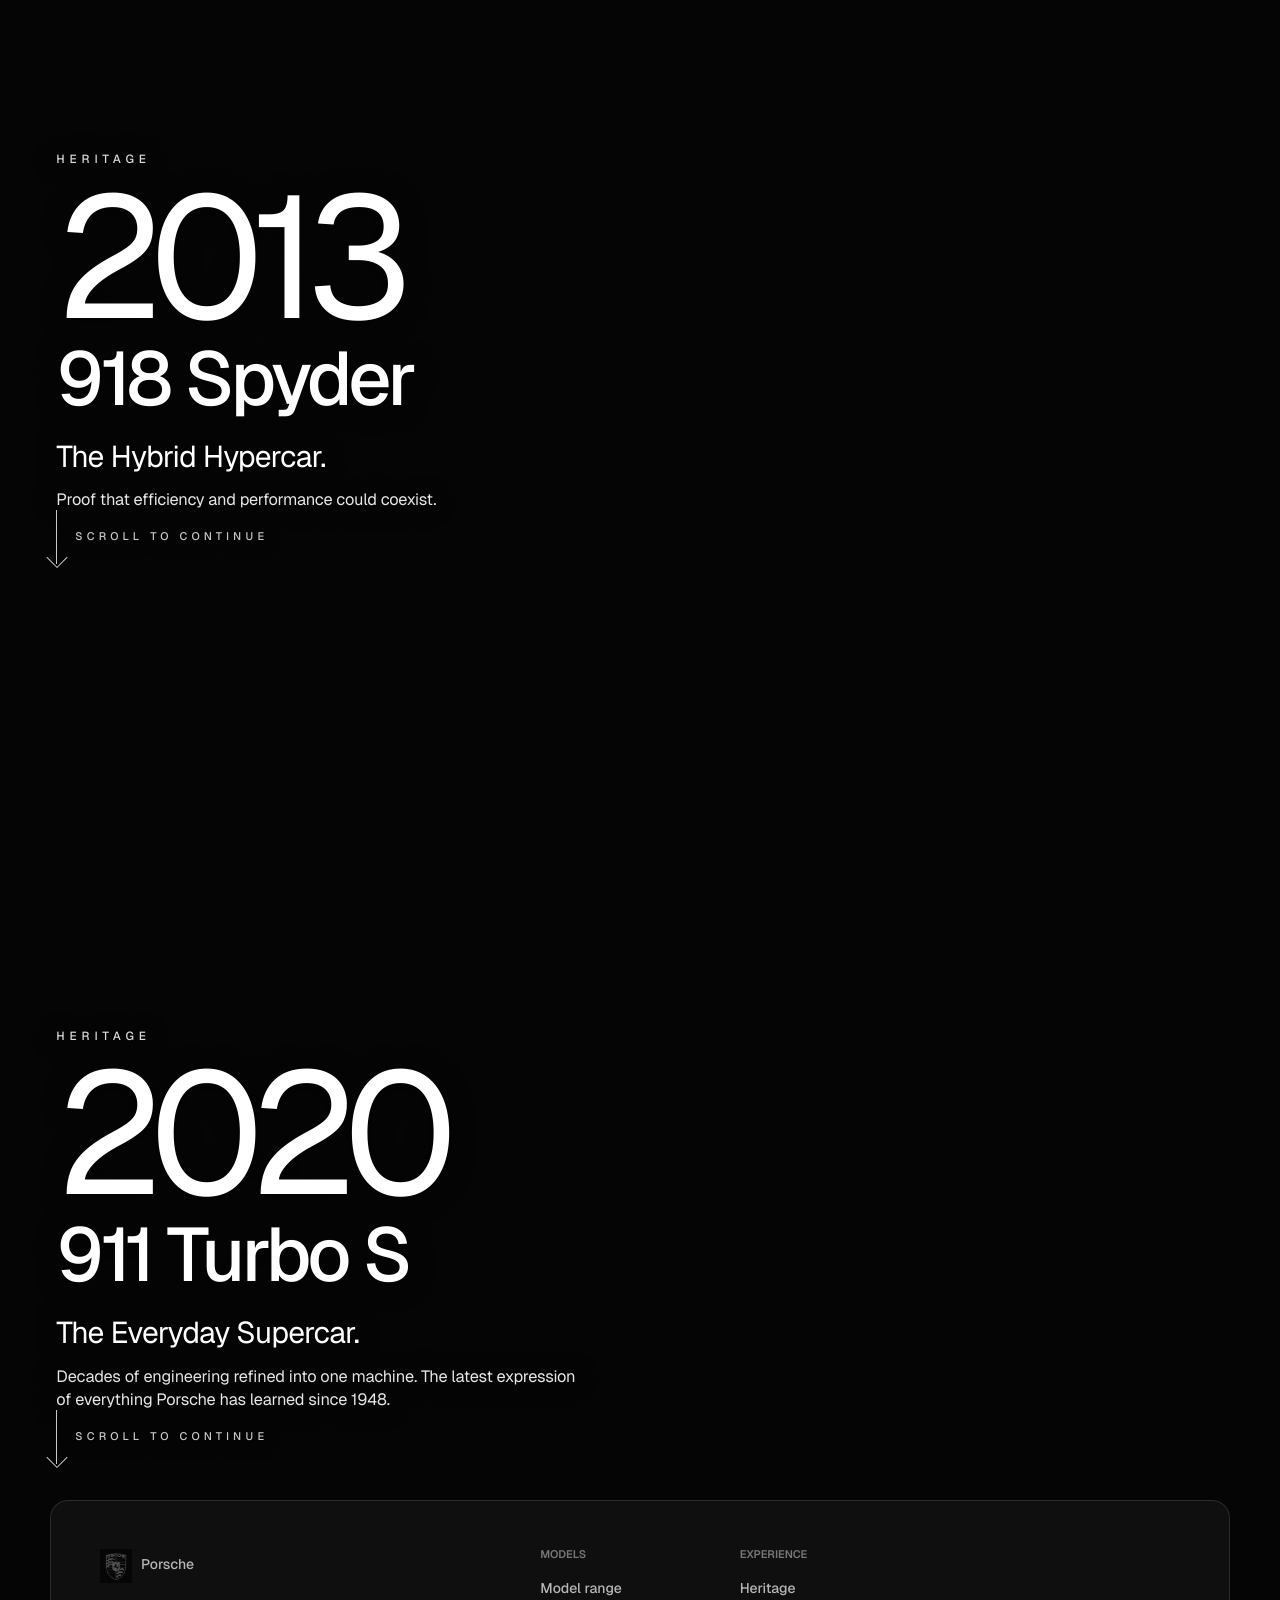
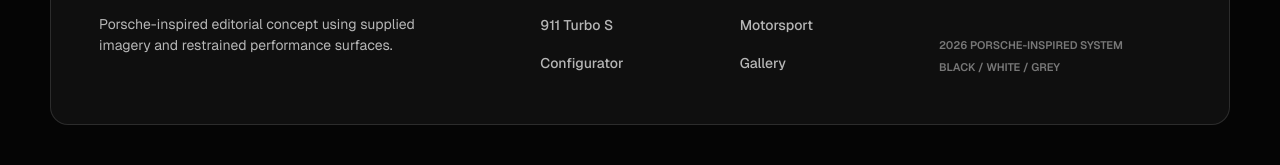
==== commit cb1a322b: "Add files via upload" ====
--- a/heritage.html
+++ b/heritage.html
@@ -1,78 +1,122 @@
-<!doctype html>
-<html lang="en">
-  <head>
-    <meta charset="UTF-8" />
-    <meta name="viewport" content="width=device-width, initial-scale=1.0" />
-    <title>Heritage | Porsche Performance Concept</title>
-    <meta name="description" content="A premium Porsche-inspired heritage storytelling page." />
-    <script>document.documentElement.classList.add("js", "is-loading");</script>
-    <link rel="icon" type="image/png" href="assets/porsche-crest.png" />
-    <link rel="preconnect" href="https://fonts.googleapis.com" />
-    <link rel="preconnect" href="https://fonts.gstatic.com" crossorigin />
-    <link href="https://fonts.googleapis.com/css2?family=Geist:wght@400;500;600;700&family=Inter:wght@400;500;600;700&display=swap" rel="stylesheet" />
-    <link rel="stylesheet" href="styles.css" />
-  </head>
+<!doctype html>
+<html lang="en">
+  <head>
+    <meta charset="UTF-8" />
+    <meta name="viewport" content="width=device-width, initial-scale=1.0" />
+    <title>Heritage | Porsche Performance Concept</title>
+    <meta name="description" content="A cinematic Porsche-inspired heritage timeline from the 356 to the 911 Turbo S." />
+    <script>document.documentElement.classList.add("js", "is-loading");</script>
+    <link rel="icon" type="image/png" href="assets/porsche-crest.png" />
+    <link rel="preconnect" href="https://fonts.googleapis.com" />
+    <link rel="preconnect" href="https://fonts.gstatic.com" crossorigin />
+    <link href="https://fonts.googleapis.com/css2?family=Geist:wght@400;500;600;700&family=Inter:wght@400;500;600;700&display=swap" rel="stylesheet" />
+    <link rel="stylesheet" href="styles.css" />
+  </head>
   <body>
-    <a class="skip-link" href="#main">Skip to content</a>
-    <header class="site-header" data-header>
-      <a class="brand" href="index.html" aria-label="Porsche concept home"><img class="brand-mark" src="assets/porsche-crest.png" alt="" aria-hidden="true" decoding="async" /><span>Porsche</span></a>
-      <button class="nav-toggle" type="button" aria-expanded="false" aria-controls="site-nav" aria-label="Open menu"><span></span><span></span><span class="sr-only">Menu</span></button>
-      <nav class="site-nav" id="site-nav" aria-label="Primary navigation">
-        <a href="index.html">Home</a><a href="models.html">Models</a><a href="911-turbo-s.html">911 Turbo S</a><a href="heritage.html" aria-current="page">Heritage</a><a href="motorsport.html">Motorsport</a><a href="gallery.html">Gallery</a><a href="configurator.html">Configurator</a>
-      </nav>
-      <a class="nav-cta" href="configurator.html">Configure</a>
-    </header>
-
-    <main id="main">
-      <section class="page-hero compact-hero" aria-labelledby="heritage-title">
-        <img src="assets/911-2-hero-desktop.png" alt="Porsche 911 hero image with dark cinematic treatment" />
-        <div class="page-hero-shade" aria-hidden="true"></div>
-        <div class="page-hero-content reveal">
-          <p class="system-line">Heritage</p>
-          <h1 id="heritage-title">A shape refined by decades.</h1>
-          <p>From early engineering discipline to the modern 911, the line is continuous: rear-engine clarity, compact volume, and usable speed.</p>
-        </div>
-      </section>
-
-      <section class="section split-feature" aria-labelledby="origins-title">
-        <div class="feature-media archival reveal"><img src="assets/porsche-crest.png" alt="Porsche crest on a dark background" loading="lazy" decoding="async" /></div>
-        <div class="feature-copy reveal">
-          <p class="system-line">Origins</p>
-          <h2 id="origins-title">Engineering before ornament.</h2>
-          <p>The Porsche story begins with efficient packaging, low mass, and trust in the driver's hands. That discipline still informs every surface.</p>
-        </div>
-      </section>
-
-      <section class="section timeline-section" aria-labelledby="history-title">
-        <div class="section-head reveal">
-          <p class="system-line">Historical timeline</p>
-          <h2 id="history-title">The 911 evolves without losing its center.</h2>
-        </div>
-        <div class="timeline">
-          <article class="timeline-item reveal"><span>1948</span><h3>First Porsche sports car</h3><p>Light construction and direct response define the early character.</p></article>
-          <article class="timeline-item reveal"><span>1963</span><h3>911 revealed</h3><p>A compact rear-engine coupe becomes the permanent reference.</p></article>
-          <article class="timeline-item reveal"><span>1975</span><h3>Turbo arrives</h3><p>Forced induction adds speed while preserving the 911 silhouette.</p></article>
-          <article class="timeline-item reveal"><span>2020</span><h3>992 Turbo S</h3><p>All-wheel drive, active aero, and everyday composure sharpen the flagship.</p></article>
-        </div>
-      </section>
-
-      <section class="section archival-grid" aria-labelledby="archive-title">
-        <div class="section-head reveal">
-          <p class="system-line">Archival-style images</p>
-          <h2 id="archive-title">Memory, rendered in motion.</h2>
-        </div>
-        <figure class="archive-card reveal"><img src="assets/911.jfif" alt="911 on circuit" loading="lazy" decoding="async" /><figcaption>Rear-engine benchmark</figcaption></figure>
-        <figure class="archive-card reveal"><img src="assets/911-1.jfif" alt="Blue 911 road stance" loading="lazy" decoding="async" /><figcaption>Road stance</figcaption></figure>
-        <figure class="archive-card reveal"><img src="assets/carrera-gts-hero-desktop.jpg" alt="911 Carrera GTS mountain road" loading="lazy" decoding="async" /><figcaption>Modern continuity</figcaption></figure>
-      </section>
-    </main>
-
-    <footer class="site-footer">
-      <div><a class="brand" href="index.html"><img class="brand-mark" src="assets/porsche-crest.png" alt="" aria-hidden="true" /><span>Porsche</span></a><p>Porsche-inspired editorial concept using supplied imagery and restrained performance surfaces.</p></div>
-      <nav aria-label="Footer models"><h2>Models</h2><a href="models.html">Model range</a><a href="911-turbo-s.html">911 Turbo S</a><a href="configurator.html">Configurator</a></nav>
-      <nav aria-label="Footer experience"><h2>Experience</h2><a href="heritage.html">Heritage</a><a href="motorsport.html">Motorsport</a><a href="gallery.html">Gallery</a></nav>
-      <div class="footer-meta"><span>2026 Porsche-inspired system</span><span>Black / White / Grey</span></div>
-    </footer>
-    <script src="script.js"></script>
-  </body>
-</html>
+    <a class="skip-link" href="#main">Skip to content</a>
+    <header class="site-header" data-header>
+      <a class="brand" href="index.html" aria-label="Porsche concept home"><img class="brand-mark" src="assets/porsche-crest.png" alt="" aria-hidden="true" decoding="async" /><span>Porsche</span></a>
+      <button class="nav-toggle" type="button" aria-expanded="false" aria-controls="site-nav" aria-label="Open menu"><span></span><span></span><span class="sr-only">Menu</span></button>
+      <nav class="site-nav" id="site-nav" aria-label="Primary navigation">
+        <a href="index.html">Home</a><a href="models.html">Models</a><a href="911-turbo-s.html">911 Turbo S</a><a href="heritage.html" aria-current="page">Heritage</a><a href="motorsport.html">Motorsport</a><a href="gallery.html">Gallery</a><a href="configurator.html">Configurator</a>
+      </nav>
+      <a class="nav-cta" href="configurator.html">Configure</a>
+    </header>
+
+    <main id="main" class="heritage-timeline-page">
+      <h1 class="sr-only">Porsche Heritage Timeline</h1>
+
+      <section class="heritage-exhibit heritage-356" aria-labelledby="heritage-356-title">
+        <img class="heritage-exhibit-image" src="assets/heritage-photo-356.jpg" alt="Porsche 356 roadster outside a historic building" loading="eager" fetchpriority="high" decoding="async" />
+        <div class="heritage-exhibit-content reveal">
+          <p class="heritage-exhibit-label">HERITAGE</p>
+          <p class="heritage-exhibit-year">1948</p>
+          <h2 id="heritage-356-title">Porsche 356</h2>
+          <p class="heritage-exhibit-headline">The Beginning.</p>
+          <p class="heritage-exhibit-copy">Every legend has a first chapter. The 356 transformed a dream into one of the world&rsquo;s greatest automotive stories.</p>
+        </div>
+        <p class="heritage-scroll-cue" aria-hidden="true"><span></span>Scroll to continue</p>
+      </section>
+
+      <section class="heritage-exhibit heritage-550" aria-labelledby="heritage-550-title">
+        <img class="heritage-exhibit-image" src="assets/heritage-photo-550-spyder.jfif" alt="Porsche 550 Spyder on an open desert road" loading="lazy" decoding="async" />
+        <div class="heritage-exhibit-content reveal">
+          <p class="heritage-exhibit-label">MOTORSPORT</p>
+          <p class="heritage-exhibit-year">1953</p>
+          <h2 id="heritage-550-title">550 Spyder</h2>
+          <p class="heritage-exhibit-headline">Born to race.</p>
+          <p class="heritage-exhibit-copy">Built for speed. Feared on the track. Remembered forever.</p>
+        </div>
+        <p class="heritage-scroll-cue" aria-hidden="true"><span></span>Scroll to continue</p>
+      </section>
+
+      <section class="heritage-exhibit heritage-930" aria-labelledby="heritage-930-title">
+        <img class="heritage-exhibit-image" src="assets/heritage-photo-930-turbo.jfif" alt="Porsche 930 Turbo driving along a coastal road" loading="lazy" decoding="async" />
+        <div class="heritage-exhibit-content reveal">
+          <p class="heritage-exhibit-label">THE TURBO ERA</p>
+          <p class="heritage-exhibit-year">1975</p>
+          <h2 id="heritage-930-title">930 Turbo</h2>
+          <p class="heritage-exhibit-headline">The icon that made boost legendary.</p>
+          <p class="heritage-exhibit-copy">When Porsche introduced the 930 Turbo, it didn&rsquo;t just add power &mdash; it changed performance forever.</p>
+        </div>
+        <p class="heritage-scroll-cue" aria-hidden="true"><span></span>Scroll to continue</p>
+      </section>
+
+      <section class="heritage-exhibit heritage-959" aria-labelledby="heritage-959-title">
+        <img class="heritage-exhibit-image" src="assets/heritage-photo-959.jfif" alt="Red Porsche 959 in front of modern architectural glass" loading="lazy" decoding="async" />
+        <div class="heritage-exhibit-content reveal">
+          <p class="heritage-exhibit-label">HERITAGE</p>
+          <p class="heritage-exhibit-year">1986</p>
+          <h2 id="heritage-959-title">Porsche 959</h2>
+          <p class="heritage-exhibit-headline">The future arrived first.</p>
+          <p class="heritage-exhibit-copy">An engineering masterpiece that redefined what a supercar could be.</p>
+        </div>
+        <p class="heritage-scroll-cue" aria-hidden="true"><span></span>Scroll to continue</p>
+      </section>
+
+      <section class="heritage-exhibit heritage-carrera-gt" aria-labelledby="heritage-carrera-gt-title">
+        <img class="heritage-exhibit-image" src="assets/heritage-photo-carrera-gt.jfif" alt="Black Porsche Carrera GT beside a dark architectural facade" loading="lazy" decoding="async" />
+        <div class="heritage-exhibit-content reveal">
+          <p class="heritage-exhibit-label">HERITAGE</p>
+          <p class="heritage-exhibit-year">2003</p>
+          <h2 id="heritage-carrera-gt-title">Carrera GT</h2>
+          <p class="heritage-exhibit-headline">The last great analog supercar.</p>
+          <p class="heritage-exhibit-copy">Powered by a naturally aspirated V10 and engineered without compromise.</p>
+        </div>
+        <p class="heritage-scroll-cue" aria-hidden="true"><span></span>Scroll to continue</p>
+      </section>
+
+      <section class="heritage-exhibit heritage-918" aria-labelledby="heritage-918-title">
+        <img class="heritage-exhibit-image" src="assets/heritage-photo-918-spyder.jfif" alt="Porsche 918 Spyder parked on a mountain road" loading="lazy" decoding="async" />
+        <div class="heritage-exhibit-content reveal">
+          <p class="heritage-exhibit-label">HERITAGE</p>
+          <p class="heritage-exhibit-year">2013</p>
+          <h2 id="heritage-918-title">918 Spyder</h2>
+          <p class="heritage-exhibit-headline">The Hybrid Hypercar.</p>
+          <p class="heritage-exhibit-copy">Proof that efficiency and performance could coexist.</p>
+        </div>
+        <p class="heritage-scroll-cue" aria-hidden="true"><span></span>Scroll to continue</p>
+      </section>
+
+      <section class="heritage-exhibit heritage-911" aria-labelledby="heritage-911-title">
+        <img class="heritage-exhibit-image" src="assets/heritage-photo-911-turbo-s.jfif" alt="Side view of a Porsche 911 Turbo S" loading="lazy" decoding="async" />
+        <div class="heritage-exhibit-content reveal">
+          <p class="heritage-exhibit-label">HERITAGE</p>
+          <p class="heritage-exhibit-year">2020</p>
+          <h2 id="heritage-911-title">911 Turbo S</h2>
+          <p class="heritage-exhibit-headline">The Everyday Supercar.</p>
+          <p class="heritage-exhibit-copy">Decades of engineering refined into one machine. The latest expression of everything Porsche has learned since 1948.</p>
+        </div>
+        <p class="heritage-scroll-cue" aria-hidden="true"><span></span>Scroll to continue</p>
+      </section>
+    </main>
+
+    <footer class="site-footer">
+      <div><a class="brand" href="index.html"><img class="brand-mark" src="assets/porsche-crest.png" alt="" aria-hidden="true" /><span>Porsche</span></a><p>Porsche-inspired editorial concept using supplied imagery and restrained performance surfaces.</p></div>
+      <nav aria-label="Footer models"><h2>Models</h2><a href="models.html">Model range</a><a href="911-turbo-s.html">911 Turbo S</a><a href="configurator.html">Configurator</a></nav>
+      <nav aria-label="Footer experience"><h2>Experience</h2><a href="heritage.html">Heritage</a><a href="motorsport.html">Motorsport</a><a href="gallery.html">Gallery</a></nav>
+      <div class="footer-meta"><span>2026 Porsche-inspired system</span><span>Black / White / Grey</span></div>
+    </footer>
+    <script src="script.js"></script>
+  </body>
+</html>
--- a/styles.css
+++ b/styles.css
@@ -79,6 +79,10 @@
   opacity: 0;
 }
 
+html.is-loading.is-loaded::after {
+  animation: none;
+}
+
 @keyframes loader-sweep {
   0% {
     transform: translateX(-50%) scaleX(0.18);
@@ -115,9 +119,9 @@
   transform: translateY(10px);
   filter: blur(4px);
   transition:
-    opacity 480ms var(--ease),
-    transform 480ms var(--ease),
-    filter 480ms var(--ease);
+    opacity 520ms var(--ease),
+    transform 520ms var(--ease),
+    filter 520ms var(--ease);
 }
 
 .js.page-ready body {
@@ -404,31 +408,13 @@
   object-position: 58% center;
   opacity: 0;
   transform: translate3d(0, var(--parallax-y, 0px), 0) scale(1.03);
-  transition: opacity 900ms var(--ease);
+  transition: opacity 520ms var(--ease);
   backface-visibility: hidden;
   will-change: transform, opacity;
 }
 
 .hero-video.is-ready {
   opacity: 1;
-}
-
-.hero-video.is-ready ~ picture .hero-media {
-  opacity: 0;
-}
-
-.hero-media {
-  position: absolute;
-  inset: 0;
-  z-index: -3;
-  height: 100%;
-  object-fit: cover;
-  object-position: 58% center;
-  opacity: 1;
-  transform: translate3d(0, var(--parallax-y, var(--hero-y, 0px)), 0) scale(1.025);
-  transition: opacity 900ms var(--ease);
-  backface-visibility: hidden;
-  will-change: transform;
 }
 
 .hero-shade {
@@ -1093,6 +1079,219 @@
   padding-bottom: 88px;
 }
 
+.heritage-timeline-page {
+  background: #050505;
+}
+
+.heritage-exhibit {
+  --object-position-desktop: center center;
+  --object-position-tablet: var(--object-position-desktop);
+  --object-position-mobile: var(--object-position-tablet);
+  --object-position-landscape: var(--object-position-tablet);
+  --ken-origin: center center;
+  --ken-scale: 1.04;
+  --content-left: clamp(24px, 4.4vw, 88px);
+  --content-bottom: clamp(88px, 9vh, 132px);
+  position: relative;
+  min-height: 100vh;
+  min-height: 100svh;
+  overflow: hidden;
+  isolation: isolate;
+  background: #050505;
+}
+
+.heritage-exhibit-image {
+  position: absolute;
+  inset: 0;
+  z-index: 0;
+  width: 100%;
+  height: 100%;
+  object-fit: cover;
+  object-position: var(--object-position-desktop);
+  transform: scale(1);
+  transform-origin: var(--ken-origin);
+  animation: heritage-ken-burns 18s var(--ease-soft) both paused;
+  backface-visibility: hidden;
+  will-change: transform;
+}
+
+.heritage-exhibit.is-active .heritage-exhibit-image {
+  animation-play-state: running;
+}
+
+.heritage-exhibit-content {
+  position: absolute;
+  z-index: 2;
+  left: var(--content-left);
+  bottom: var(--content-bottom);
+  width: min(560px, calc(100% - (var(--content-left) * 2)));
+  color: #ffffff;
+  text-shadow: 0 2px 24px rgba(0, 0, 0, 0.58);
+}
+
+.heritage-exhibit-label {
+  margin: 0 0 clamp(18px, 2.5vh, 30px);
+  color: rgba(255, 255, 255, 0.86);
+  font-size: clamp(11px, 0.92vw, 17px);
+  font-weight: 500;
+  line-height: 1.1;
+  letter-spacing: 0.42em;
+  text-transform: uppercase;
+}
+
+.heritage-exhibit-year {
+  margin: 0;
+  color: #ffffff;
+  font-family: var(--font-display);
+  font-size: clamp(96px, 13.5vw, 226px);
+  font-weight: 400;
+  line-height: 0.78;
+  letter-spacing: -0.07em;
+}
+
+.heritage-exhibit h2 {
+  max-width: 760px;
+  margin: clamp(18px, 2.4vh, 32px) 0 0;
+  color: #ffffff;
+  font-family: var(--font-display);
+  font-size: clamp(44px, 5.9vw, 98px);
+  font-weight: 500;
+  line-height: 0.9;
+  letter-spacing: -0.048em;
+  text-wrap: balance;
+}
+
+.heritage-exhibit-headline {
+  max-width: 760px;
+  margin: clamp(24px, 3vh, 40px) 0 0;
+  color: #ffffff;
+  font-size: clamp(24px, 2.35vw, 39px);
+  font-weight: 400;
+  line-height: 1.04;
+  letter-spacing: -0.025em;
+  text-wrap: balance;
+}
+
+.heritage-exhibit-copy {
+  max-width: 520px;
+  margin: clamp(14px, 1.8vh, 22px) 0 0;
+  color: rgba(255, 255, 255, 0.9);
+  font-size: clamp(16px, 1.28vw, 22px);
+  font-weight: 400;
+  line-height: 1.44;
+  letter-spacing: -0.012em;
+  text-wrap: pretty;
+}
+
+.heritage-scroll-cue {
+  position: absolute;
+  z-index: 2;
+  left: var(--content-left);
+  bottom: clamp(26px, 4vh, 48px);
+  display: inline-flex;
+  align-items: center;
+  gap: 18px;
+  margin: 0;
+  color: rgba(255, 255, 255, 0.78);
+  font-size: 11px;
+  font-weight: 500;
+  line-height: 1;
+  letter-spacing: 0.38em;
+  text-transform: uppercase;
+  text-shadow: 0 2px 18px rgba(0, 0, 0, 0.7);
+}
+
+.heritage-scroll-cue span {
+  position: relative;
+  display: block;
+  width: 1px;
+  height: 54px;
+  background: rgba(255, 255, 255, 0.78);
+}
+
+.heritage-scroll-cue span::after {
+  position: absolute;
+  left: 50%;
+  bottom: -1px;
+  width: 14px;
+  height: 14px;
+  content: "";
+  border-right: 1px solid rgba(255, 255, 255, 0.78);
+  border-bottom: 1px solid rgba(255, 255, 255, 0.78);
+  transform: translateX(-50%) rotate(45deg);
+  transform-origin: center;
+}
+
+.heritage-356 {
+  --object-position-desktop: 58% center;
+  --object-position-tablet: 65% center;
+  --object-position-mobile: 74% center;
+  --object-position-landscape: 60% 42%;
+  --ken-origin: 70% 56%;
+}
+
+.heritage-550 {
+  --object-position-desktop: 54% center;
+  --object-position-tablet: 65% center;
+  --object-position-mobile: 76% center;
+  --object-position-landscape: 58% 44%;
+  --ken-origin: 72% 62%;
+}
+
+.heritage-930 {
+  --object-position-desktop: 58% center;
+  --object-position-tablet: 68% center;
+  --object-position-mobile: 78% center;
+  --object-position-landscape: 62% 44%;
+  --ken-origin: 72% 52%;
+}
+
+.heritage-959 {
+  --object-position-desktop: 56% center;
+  --object-position-tablet: 65% center;
+  --object-position-mobile: 74% center;
+  --object-position-landscape: 58% 44%;
+  --ken-origin: 68% 58%;
+}
+
+.heritage-carrera-gt {
+  --object-position-desktop: 58% center;
+  --object-position-tablet: 69% center;
+  --object-position-mobile: 78% center;
+  --object-position-landscape: 62% 44%;
+  --ken-origin: 72% 55%;
+}
+
+.heritage-918 {
+  --object-position-desktop: 52% center;
+  --object-position-tablet: 62% center;
+  --object-position-mobile: 64% center;
+  --object-position-landscape: 54% 44%;
+  --ken-origin: 58% 56%;
+}
+
+.heritage-911 {
+  --object-position-desktop: 58% center;
+  --object-position-tablet: 66% center;
+  --object-position-mobile: 70% center;
+  --object-position-landscape: 60% 44%;
+  --ken-origin: 68% 58%;
+}
+
+.heritage-timeline-page + .site-footer {
+  margin-top: 0;
+}
+
+@keyframes heritage-ken-burns {
+  from {
+    transform: scale(1);
+  }
+
+  to {
+    transform: scale(var(--ken-scale));
+  }
+}
+
 .stats-rail {
   left: auto;
 }
@@ -1601,8 +1800,22 @@
     font-size: 68px;
   }
 
-  .hero-media {
-    object-position: 58% center;
+  .heritage-exhibit-image {
+    object-position: var(--object-position-tablet);
+  }
+
+  .heritage-exhibit-content {
+    top: clamp(128px, 18vh, 168px);
+    bottom: auto;
+    width: min(520px, calc(100% - (var(--content-left) * 2)));
+  }
+
+  .heritage-exhibit-year {
+    font-size: clamp(82px, 13vw, 140px);
+  }
+
+  .heritage-exhibit h2 {
+    font-size: clamp(42px, 6vw, 64px);
   }
 
   .model-grid,
@@ -1738,6 +1951,63 @@
     display: none;
   }
 
+  .heritage-exhibit {
+    --content-left: 24px;
+    --content-bottom: auto;
+  }
+
+  .heritage-exhibit-image {
+    object-position: var(--object-position-mobile);
+  }
+
+  .heritage-exhibit-content {
+    top: clamp(106px, 14svh, 136px);
+    bottom: auto;
+    width: min(500px, calc(100% - 48px));
+  }
+
+  .heritage-exhibit-label {
+    margin-bottom: 18px;
+    font-size: 11px;
+    letter-spacing: 0.32em;
+  }
+
+  .heritage-exhibit-year {
+    font-size: clamp(76px, 22vw, 132px);
+    line-height: 0.82;
+  }
+
+  .heritage-exhibit h2 {
+    margin-top: 16px;
+    font-size: clamp(38px, 10vw, 56px);
+    line-height: 0.94;
+  }
+
+  .heritage-exhibit-headline {
+    margin-top: 22px;
+    font-size: clamp(21px, 5.6vw, 30px);
+    line-height: 1.08;
+  }
+
+  .heritage-exhibit-copy {
+    max-width: 420px;
+    margin-top: 12px;
+    font-size: 15px;
+    line-height: 1.42;
+  }
+
+  .heritage-scroll-cue {
+    left: 24px;
+    bottom: 24px;
+    gap: 14px;
+    font-size: 10px;
+    letter-spacing: 0.26em;
+  }
+
+  .heritage-scroll-cue span {
+    height: 38px;
+  }
+
   .hero {
     min-height: 1000px;
   }
@@ -1909,8 +2179,7 @@
     min-height: clamp(800px, 90svh, 860px);
   }
 
-  .hero-video,
-  .hero-media {
+  .hero-video {
     object-fit: cover;
     object-position: 67% center;
     transform: translate3d(0, var(--hero-y, 0px), 0) scale(1.01);
@@ -1940,6 +2209,27 @@
   .hero {
     min-height: clamp(800px, 90vh, 840px);
     min-height: clamp(800px, 90svh, 840px);
+  }
+
+  .heritage-exhibit-content {
+    top: clamp(96px, 12svh, 120px);
+  }
+
+  .heritage-exhibit-year {
+    font-size: clamp(70px, 25vw, 112px);
+  }
+
+  .heritage-exhibit h2 {
+    font-size: clamp(34px, 11vw, 46px);
+  }
+
+  .heritage-exhibit-headline {
+    font-size: clamp(20px, 6.4vw, 27px);
+  }
+
+  .heritage-exhibit-copy {
+    max-width: 330px;
+    font-size: 14px;
   }
 
   .hero h1,
@@ -2038,6 +2328,51 @@
   }
 }
 
+@media (max-width: 940px) and (orientation: landscape) and (max-height: 520px) {
+  .heritage-exhibit-image {
+    object-position: var(--object-position-landscape);
+  }
+
+  .heritage-exhibit-content {
+    top: 84px;
+    width: min(340px, calc(100% - 48px));
+  }
+
+  .heritage-exhibit-label {
+    margin-bottom: 8px;
+    font-size: 10px;
+    letter-spacing: 0.28em;
+  }
+
+  .heritage-exhibit-year {
+    font-size: clamp(54px, 8.4vw, 70px);
+    line-height: 0.8;
+  }
+
+  .heritage-exhibit h2 {
+    margin-top: 8px;
+    font-size: clamp(27px, 4.5vw, 34px);
+    line-height: 0.94;
+  }
+
+  .heritage-exhibit-headline {
+    margin-top: 10px;
+    font-size: clamp(16px, 3vw, 20px);
+    line-height: 1.02;
+  }
+
+  .heritage-exhibit-copy {
+    max-width: 310px;
+    margin-top: 8px;
+    font-size: 11px;
+    line-height: 1.28;
+  }
+
+  .heritage-scroll-cue {
+    bottom: 18px;
+  }
+}
+
 @media (prefers-reduced-motion: reduce) {
   html.is-loading,
   html.is-loading.is-loaded {
@@ -2060,8 +2395,9 @@
   }
 
   .hero-video,
-  .hero-media,
-  .page-hero img {
+  .page-hero img,
+  .heritage-exhibit-image {
+    animation: none;
     transform: none;
     will-change: auto;
   }
